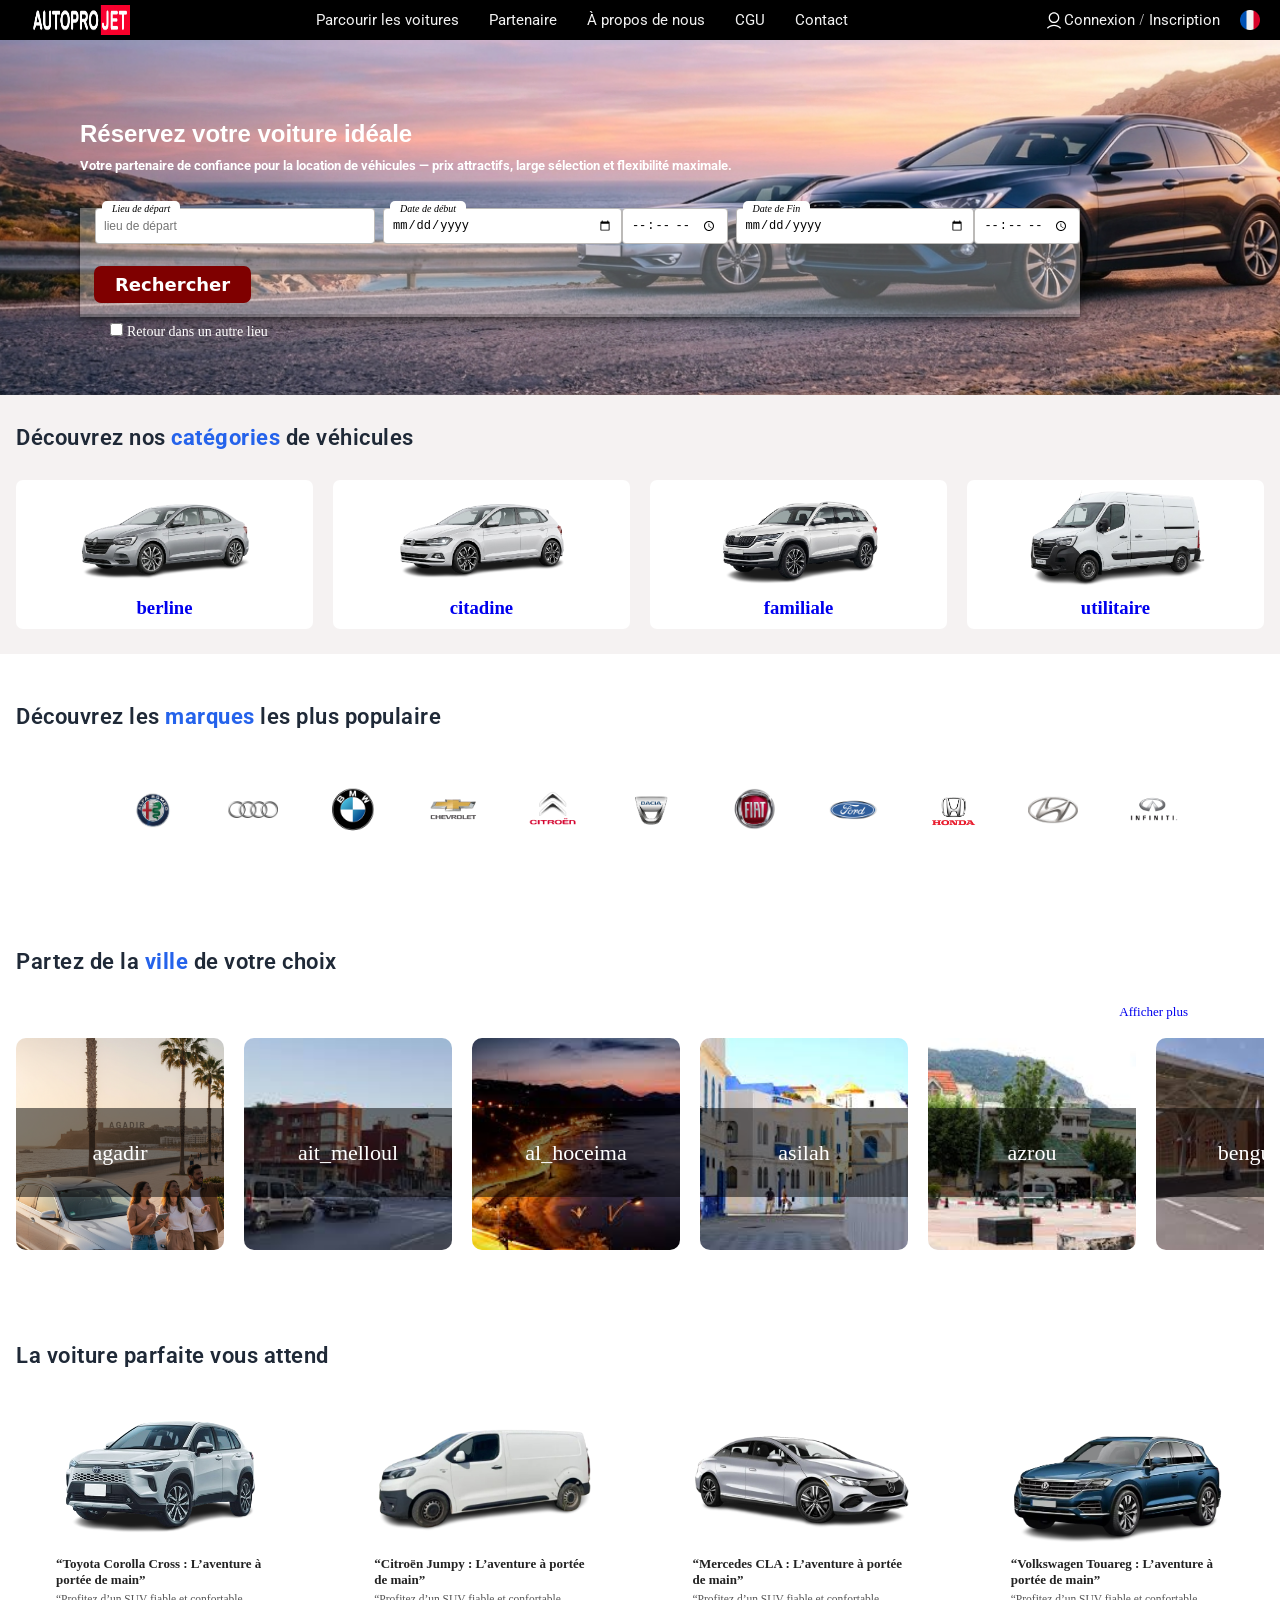
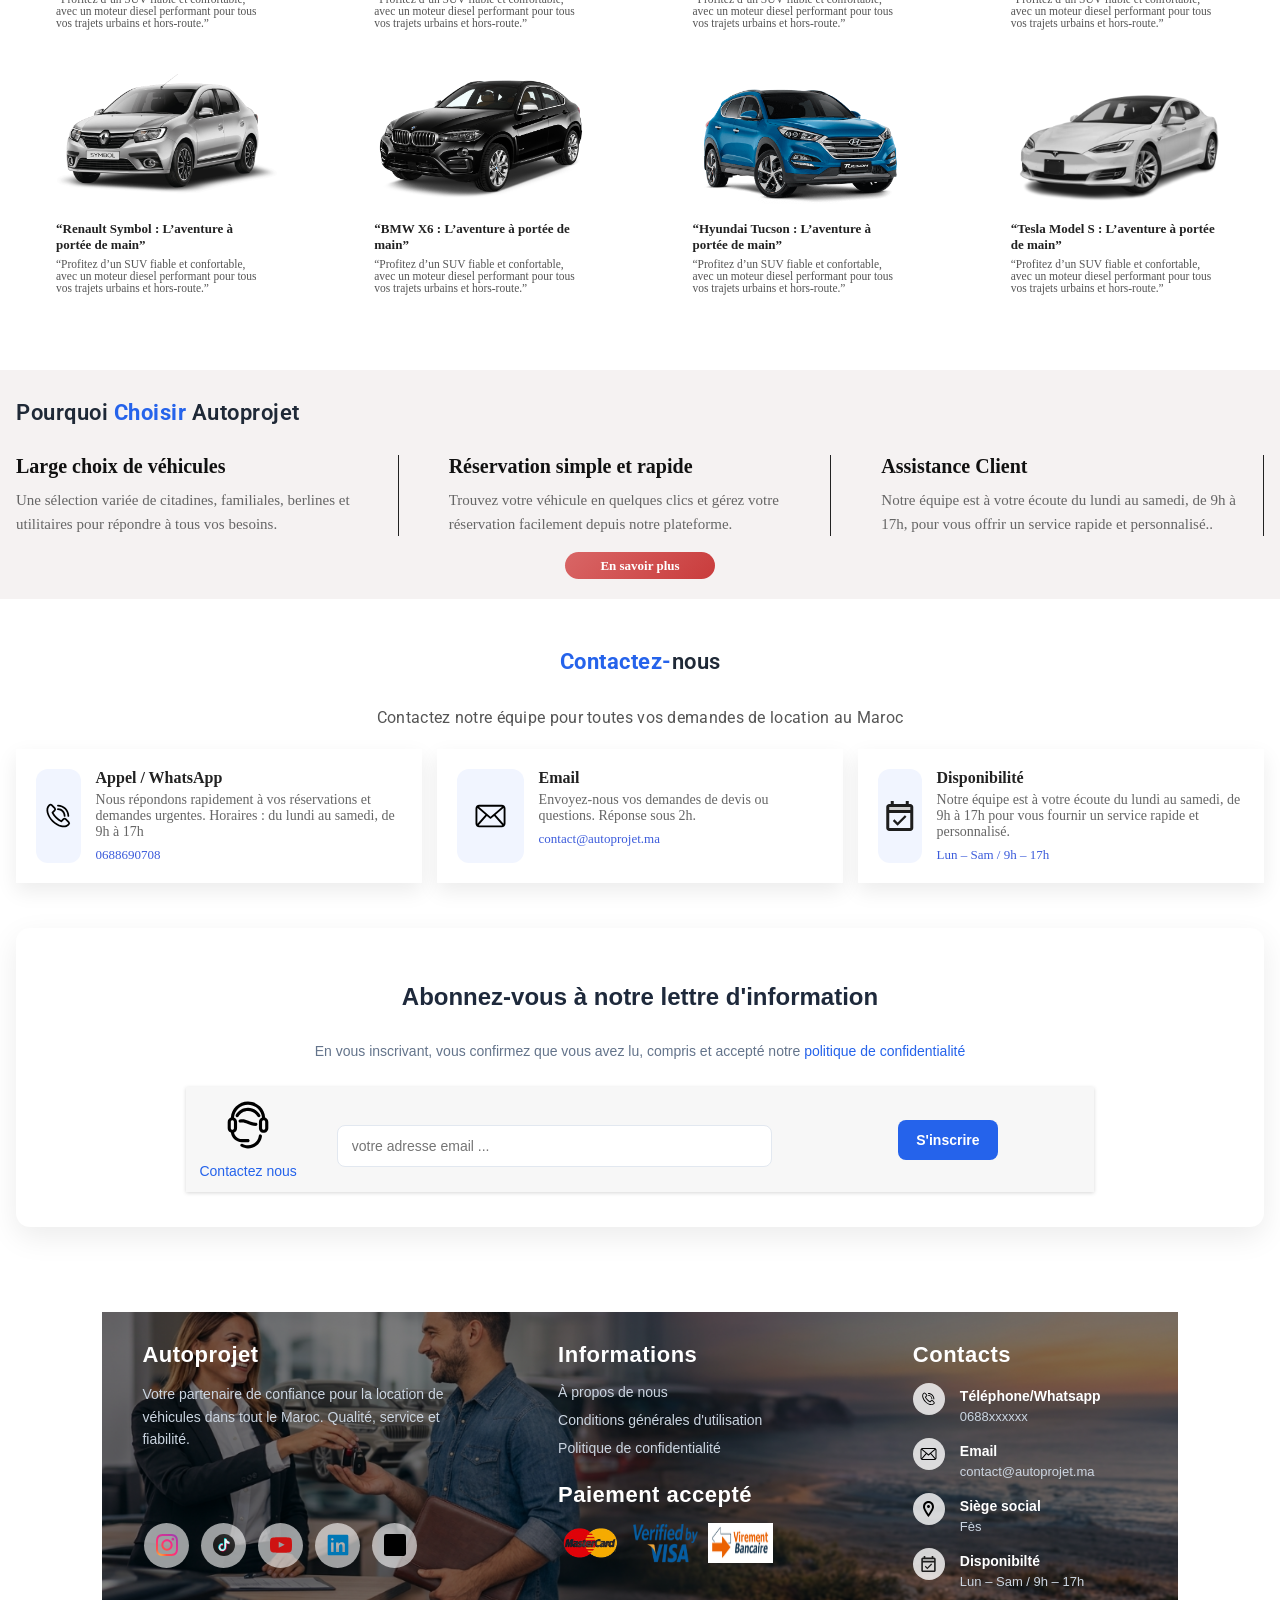
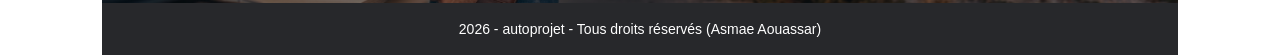
==== index.html @ 26b10199 "utiiser .html au lieu de .php pur le rendu static dans vercel" ====
<!doctype html>
<html>
<head>
<meta charset="utf-8">
<link rel="stylesheet" href="css/style1.css">

<title>Location de voiture</title>
</head>

<body>
<header class="ZN-H">
    <div class="CAD">
        <div class="D1"><a href="#"><img id="logoautoprojet" src="img/icon/mini_autoprojet.png"  alt="Logo"/></a></div>
        <div class="D2">
            <ul>
                <li><a href="asmae.html"><span>Parcourir les voitures</span></a></li>
                <li><a href="asmae.html"><span>Partenaire</span></a></li>
                <li><a href="asmae.html"><span>À propos de nous</span></a></li>
                <li><a href="asmae.html"><span>CGU</span></a></li>
                <li><a href="asmae.html"><span>Contact</span></a></li>
            </ul>
        </div>
        <div class="D3">
            <span class="s1"><svg id="Layer_1" style="enable-background:new 0 0 128 128;" version="1.1" viewBox="0 0 128 128" xml:space="preserve" xmlns="http://www.w3.org/2000/svg" xmlns:xlink="http://www.w3.org/1999/xlink"><g><path d="M30,49c0,18.7,15.3,34,34,34s34-15.3,34-34S82.7,15,64,15S30,30.3,30,49z M90,49c0,14.3-11.7,26-26,26S38,63.3,38,49   s11.7-26,26-26S90,34.7,90,49z"/><path d="M24.4,119.4C35,108.8,49,103,64,103s29,5.8,39.6,16.4l5.7-5.7C97.2,101.7,81.1,95,64,95s-33.2,6.7-45.3,18.7L24.4,119.4z"/></g></svg></span>
            <a href="asmae.html">Connexion</a>
            <span class="s2"> / </span>
            <a href="asmae.html">Inscription</a>
            <div class="lg" onClick="afficherLangues()">
                    <img src="img/icon/langues/fr.png" width="" height="" alt="fr" id="btnLangues" />
                 <ul id="languesList" >
                    <li><a href="asmae.html">Français<img src="img/icon/langues/fr.png" width="" height="" alt="fr"/ ></a></li>
                    <li><a href="asmae.html">Arabe<img src="img/icon/langues/ar.png" width="" height="" alt="ar"/></a></li>
                    <li><a href="asmae.html">Anglais<img src="img/icon/langues/en.png" width="" height="" alt="en"/></a></li>
                </ul>
            </div>
        </div>
    </div>
</header>
<section class="ZN-top-form">
  <div class="ZN-top-form-cad">
    <div class="top">
      <h1>Réservez votre voiture idéale</h1>
      <h5>Votre partenaire de confiance pour la location de véhicules — prix attractifs, large sélection et flexibilité maximale.</h5>
    </div>
    <div class="search">
      <div class="reservation-form">
        <div class="form-group form-group-lieu">
          <label>Lieu de départ</label>
          <input for="lieu" id="lieu" class="lieu" placeholder="lieu de départ" >
          <div class="container-suggestions1" id="container-suggestions1">
            <ul id="suggestions"></ul>
          </div>
        </div>
        <div class="form-group form-group-lieu " id="lieuRetour"  >
          <label for="lieu">Lieu de retour</label>
          <input for="lieu" id="lieu2" class="lieu" placeholder="lieu de retour" >
          <div class="container-suggestions1" id="container-suggestions2">
            <ul id="suggestions2"></ul>
          </div>
        </div>
        <div class="form-group form-group-time">
          <div class="date">
            <label for="date-debut">Date de début</label>
            <input type="date" id="date-debut" name="date-debut">
          </div>
          <div class="time">
            <input type="time" id="heure1" >
          </div>
        </div>
        <div class="form-group form-group-time">
          <div class="date">
            <label for="date-fin">Date de Fin</label>
            <input type="date" id="date-fin" name="date-fin">
          </div>
          <div class="time">
            <input type="time" id="heure2" >
          </div>
        </div>
        <a  class="btn-submit" href="asmae.html">Rechercher </a>
      </div>
      <div class="checkbox-container"  >
        <label>
          <input type="checkbox" id="retourDiffCheckbox" onchange="retourDiff()" />
          <span>Retour dans un autre lieu</span>
        </label>
      </div>
    </div>
  </div>
</section>
<section class="ZN-categories">
  <div class="ZN-categories-cad">
    <h2 class="titre-index">Découvrez nos <span class="cat">catégories</span> de véhicules</h2>
    <div class="categories-conteneur">
      <a  class=categorie href="asmae.html">
        <div class="img"><img src="img/fond/types/berline.png"></div>
        <h3>berline</h3>
      </a>
      <a  class=categorie href="asmae.html">
        <div class="img"><img src="img/fond/types/citadine.png"></div>
        <h3>citadine</h3>
      </a>
      <a  class=categorie href="asmae.html">
        <div class="img"><img src="img/fond/types/familiale.png"></div>
        <h3>familiale</h3>
      </a>
      <a  class=categorie href="asmae.html">
        <div class="img"><img src="img/fond/types/utilitaire.png"></div>
        <h3>utilitaire</h3>
      </a>
    </div>
  </div>
</section>
<section class="ZN-marques">
  <div class="ZN-marques-cad">
    <h2 class="titre-index" >Découvrez les <span class="cat">marques</span> les plus populaire</h2>
    <div class="carrousel">
      <div class="marques-conteneur">
        <a class="marque" href="asmae.html" ><img src="img/icon/marques/alfa_romeo.png"></a>
        <a class="marque" href="asmae.html" ><img src="img/icon/marques/audi.png"></a>
        <a class="marque" href="asmae.html" ><img src="img/icon/marques/bmw.png"></a>
        <a class="marque" href="asmae.html" ><img src="img/icon/marques/chevrolet.png"></a>
        <a class="marque" href="asmae.html" ><img src="img/icon/marques/citroen.png"></a>
        <a class="marque" href="asmae.html" ><img src="img/icon/marques/dacia.png"></a>
        <a class="marque" href="asmae.html" ><img src="img/icon/marques/fiat.png"></a>
        <a class="marque" href="asmae.html" ><img src="img/icon/marques/ford.png"></a>
        <a class="marque" href="asmae.html" ><img src="img/icon/marques/honda.png"></a>
        <a class="marque" href="asmae.html" ><img src="img/icon/marques/hyundai.png"></a>
        <a class="marque" href="asmae.html" ><img src="img/icon/marques/infiniti.png"></a>
        <a class="marque" href="asmae.html" ><img src="img/icon/marques/jaguar.png"></a>
        <a class="marque" href="asmae.html" ><img src="img/icon/marques/jeep.png"></a>
        <a class="marque" href="asmae.html" ><img src="img/icon/marques/kia.png"></a>
        <a class="marque" href="asmae.html" ><img src="img/icon/marques/land_rover.png"></a>
        <a class="marque" href="asmae.html" ><img src="img/icon/marques/lexus.png"></a>
        <a class="marque" href="asmae.html" ><img src="img/icon/marques/mazda.png"></a>
        <a class="marque" href="asmae.html" ><img src="img/icon/marques/mercedes.png"></a>
        <a class="marque" href="asmae.html" ><img src="img/icon/marques/mini.png"></a>
        <a class="marque" href="asmae.html" ><img src="img/icon/marques/mitsubishi.png"></a>
        <a class="marque" href="asmae.html" ><img src="img/icon/marques/nissan.png"></a>
        <a class="marque" href="asmae.html" ><img src="img/icon/marques/opel.png"></a>
        <a class="marque" href="asmae.html" ><img src="img/icon/marques/peugeot.png"></a>
        <a class="marque" href="asmae.html" ><img src="img/icon/marques/porsche.png"></a>
        <a class="marque" href="asmae.html" ><img src="img/icon/marques/range_rover.png"></a>
        <a class="marque" href="asmae.html" ><img src="img/icon/marques/renault.png"></a>
        <a class="marque" href="asmae.html" ><img src="img/icon/marques/seat.png"></a>
        <a class="marque" href="asmae.html" ><img src="img/icon/marques/skoda.png"></a>
        <a class="marque" href="asmae.html" ><img src="img/icon/marques/suzuki.png"></a>
        <a class="marque" href="asmae.html" ><img src="img/icon/marques/toyota.png"></a>
        <a class="marque" href="asmae.html" ><img src="img/icon/marques/volkswagen.png"></a>
        <a class="marque" href="asmae.html" ><img src="img/icon/marques/volvo.png"></a>
      </div>
      <div class="marques-conteneur">
        <a class="marque" href="asmae.html" ><img src="img/icon/marques/alfa_romeo.png"></a>
        <a class="marque" href="asmae.html" ><img src="img/icon/marques/audi.png"></a>
        <a class="marque" href="asmae.html" ><img src="img/icon/marques/bmw.png"></a>
        <a class="marque" href="asmae.html" ><img src="img/icon/marques/chevrolet.png"></a>
        <a class="marque" href="asmae.html" ><img src="img/icon/marques/citroen.png"></a>
        <a class="marque" href="asmae.html" ><img src="img/icon/marques/dacia.png"></a>
        <a class="marque" href="asmae.html" ><img src="img/icon/marques/fiat.png"></a>
        <a class="marque" href="asmae.html" ><img src="img/icon/marques/ford.png"></a>
        <a class="marque" href="asmae.html" ><img src="img/icon/marques/honda.png"></a>
        <a class="marque" href="asmae.html" ><img src="img/icon/marques/hyundai.png"></a>
        <a class="marque" href="asmae.html" ><img src="img/icon/marques/infiniti.png"></a>
        <a class="marque" href="asmae.html" ><img src="img/icon/marques/jaguar.png"></a>
        <a class="marque" href="asmae.html" ><img src="img/icon/marques/jeep.png"></a>
        <a class="marque" href="asmae.html" ><img src="img/icon/marques/kia.png"></a>
        <a class="marque" href="asmae.html" ><img src="img/icon/marques/land_rover.png"></a>
        <a class="marque" href="asmae.html" ><img src="img/icon/marques/lexus.png"></a>
        <a class="marque" href="asmae.html" ><img src="img/icon/marques/mazda.png"></a>
        <a class="marque" href="asmae.html" ><img src="img/icon/marques/mercedes.png"></a>
        <a class="marque" href="asmae.html" ><img src="img/icon/marques/mini.png"></a>
        <a class="marque" href="asmae.html" ><img src="img/icon/marques/mitsubishi.png"></a>
        <a class="marque" href="asmae.html" ><img src="img/icon/marques/nissan.png"></a>
        <a class="marque" href="asmae.html" ><img src="img/icon/marques/opel.png"></a>
        <a class="marque" href="asmae.html" ><img src="img/icon/marques/peugeot.png"></a>
        <a class="marque" href="asmae.html" ><img src="img/icon/marques/porsche.png"></a>
        <a class="marque" href="asmae.html" ><img src="img/icon/marques/range_rover.png"></a>
        <a class="marque" href="asmae.html" ><img src="img/icon/marques/renault.png"></a>
        <a class="marque" href="asmae.html" ><img src="img/icon/marques/seat.png"></a>
        <a class="marque" href="asmae.html" ><img src="img/icon/marques/skoda.png"></a>
        <a class="marque" href="asmae.html" ><img src="img/icon/marques/suzuki.png"></a>
        <a class="marque" href="asmae.html" ><img src="img/icon/marques/toyota.png"></a>
        <a class="marque" href="asmae.html" ><img src="img/icon/marques/volkswagen.png"></a>
        <a class="marque" href="asmae.html" ><img src="img/icon/marques/volvo.png"></a>
      </div>
    </div>
  </div>
</section>
<section class="ZN-villes">
  <div class="ZN-villes-cad">
    <h2 class="titre-index">Partez de la <span class="cat">ville</span> de votre choix</h2>
    <div class="see-more"><a href="asmae.html">Afficher plus</a></div>
    <div class="carroussel">
      <div class="container">
        <a class="image" onClick="filtrerFromIndex('lieu','agadir')"><div class="label">agadir</div><img src="img/fond/villes/agadir.jpg"></a>
        <a class="image" onClick="filtrerFromIndex('lieu','ait_melloul')"><div class="label">ait_melloul</div><img src="img/fond/villes/ait_melloul.jpg"></a>
        <a class="image" onClick="filtrerFromIndex('lieu','al_hoceima')"><div class="label">al_hoceima</div><img src="img/fond/villes/al_hoceima.jpg"></a>
        <a class="image" onClick="filtrerFromIndex('lieu','asilah')"><div class="label">asilah</div><img src="img/fond/villes/asilah.jpg"></a>
        <a class="image" onClick="filtrerFromIndex('lieu','azrou')"><div class="label">azrou</div><img src="img/fond/villes/azrou.jpg"></a>
        <a class="image" onClick="filtrerFromIndex('lieu','benguerir')"><div class="label">benguerir</div><img src="img/fond/villes/benguerir.jpg"></a>
        <a class="image" onClick="filtrerFromIndex('lieu','beni_mellal')"><div class="label">beni_mellal</div><img src="img/fond/villes/beni_mellal.jpg"></a>
        <a class="image" onClick="filtrerFromIndex('lieu','berkane')"><div class="label">berkane</div><img src="img/fond/villes/berkane.jpg"></a>
        <a class="image" onClick="filtrerFromIndex('lieu','berrechid')"><div class="label">berrechid</div><img src="img/fond/villes/berrechid.jpg"></a>
        <a class="image" onClick="filtrerFromIndex('lieu','boulemane')"><div class="label">boulemane</div><img src="img/fond/villes/boulemane.jpg"></a>
        <a class="image" onClick="filtrerFromIndex('lieu','casablanca')"><div class="label">casablanca</div><img src="img/fond/villes/casablanca.jpg"></a>
        <a class="image" onClick="filtrerFromIndex('lieu','chefchaouen')"><div class="label">chefchaouen</div><img src="img/fond/villes/chefchaouen.jpg"></a>
        <a class="image" onClick="filtrerFromIndex('lieu','dakhla')"><div class="label">dakhla</div><img src="img/fond/villes/dakhla.jpg"></a>
        <a class="image" onClick="filtrerFromIndex('lieu','el_hajeb')"><div class="label">el_hajeb</div><img src="img/fond/villes/el_hajeb.jpg"></a>
        <a class="image" onClick="filtrerFromIndex('lieu','el_jadida')"><div class="label">el_jadida</div><img src="img/fond/villes/el_jadida.jpg"></a>
        <a class="image" onClick="filtrerFromIndex('lieu','errachidia')"><div class="label">errachidia</div><img src="img/fond/villes/errachidia.jpg"></a>
        <a class="image" onClick="filtrerFromIndex('lieu','essaouira')"><div class="label">essaouira</div><img src="img/fond/villes/essaouira.jpg"></a>
        <a class="image" onClick="filtrerFromIndex('lieu','fès')"><div class="label">fès</div><img src="img/fond/villes/fès.jpg"></a>
        <a class="image" onClick="filtrerFromIndex('lieu','fnideq')"><div class="label">fnideq</div><img src="img/fond/villes/fnideq.jpg"></a>
        <a class="image" onClick="filtrerFromIndex('lieu','guelmim')"><div class="label">guelmim</div><img src="img/fond/villes/guelmim.jpg"></a>
        <a class="image" onClick="filtrerFromIndex('lieu','guercif')"><div class="label">guercif</div><img src="img/fond/villes/guercif.jpg"></a>
        <a class="image" onClick="filtrerFromIndex('lieu','ifrane')"><div class="label">ifrane</div><img src="img/fond/villes/ifrane.jpg"></a>
        <a class="image" onClick="filtrerFromIndex('lieu','kenitra')"><div class="label">kenitra</div><img src="img/fond/villes/kenitra.jpg"></a>
        <a class="image" onClick="filtrerFromIndex('lieu','khemisset')"><div class="label">khemisset</div><img src="img/fond/villes/khemisset.jpg"></a>
        <a class="image" onClick="filtrerFromIndex('lieu','khouribga')"><div class="label">khouribga</div><img src="img/fond/villes/khouribga.jpg"></a>
        <a class="image" onClick="filtrerFromIndex('lieu','ksar_el_kebir')"><div class="label">ksar_el_kebir</div><img src="img/fond/villes/ksar_el_kebir.jpg"></a>
        <a class="image" onClick="filtrerFromIndex('lieu','laayoune')"><div class="label">laayoune</div><img src="img/fond/villes/laayoune.jpg"></a>
        <a class="image" onClick="filtrerFromIndex('lieu','larache')"><div class="label">larache</div><img src="img/fond/villes/larache.jpg"></a>
        <a class="image" onClick="filtrerFromIndex('lieu','marrakech')"><div class="label">marrakech</div><img src="img/fond/villes/marrakech.jpg"></a>
        <a class="image" onClick="filtrerFromIndex('lieu','martil')"><div class="label">martil</div><img src="img/fond/villes/martil.jpg"></a>
        <a class="image" onClick="filtrerFromIndex('lieu','meknès')"><div class="label">meknès</div><img src="img/fond/villes/meknès.jpg"></a>
        <a class="image" onClick="filtrerFromIndex('lieu','midelt')"><div class="label">midelt</div><img src="img/fond/villes/midelt.jpg"></a>
        <a class="image" onClick="filtrerFromIndex('lieu','mohammedia')"><div class="label">mohammedia</div><img src="img/fond/villes/mohammedia.jpg"></a>
        <a class="image" onClick="filtrerFromIndex('lieu','nador')"><div class="label">nador</div><img src="img/fond/villes/nador.jpg"></a>
        <a class="image" onClick="filtrerFromIndex('lieu','ouarzazate')"><div class="label">ouarzazate</div><img src="img/fond/villes/ouarzazate.jpg"></a>
        <a class="image" onClick="filtrerFromIndex('lieu','ouezzane')"><div class="label">ouezzane</div><img src="img/fond/villes/ouezzane.jpg"></a>
        <a class="image" onClick="filtrerFromIndex('lieu','oujda')"><div class="label">oujda</div><img src="img/fond/villes/oujda.jpg"></a>
        <a class="image" onClick="filtrerFromIndex('lieu','rabat')"><div class="label">rabat</div><img src="img/fond/villes/rabat.jpg"></a>
        <a class="image" onClick="filtrerFromIndex('lieu','safi')"><div class="label">safi</div><img src="img/fond/villes/safi.jpg"></a>
        <a class="image" onClick="filtrerFromIndex('lieu','salé')"><div class="label">salé</div><img src="img/fond/villes/salé.jpg"></a>
        <a class="image" onClick="filtrerFromIndex('lieu','sefrou')"><div class="label">sefrou</div><img src="img/fond/villes/sefrou.jpg"></a>
        <a class="image" onClick="filtrerFromIndex('lieu','settat')"><div class="label">settat</div><img src="img/fond/villes/settat.jpg"></a>
        <a class="image" onClick="filtrerFromIndex('lieu','sidi_bennour')"><div class="label">sidi_bennour</div><img src="img/fond/villes/sidi_bennour.jpg"></a>
        <a class="image" onClick="filtrerFromIndex('lieu','sidi_kacem')"><div class="label">sidi_kacem</div><img src="img/fond/villes/sidi_kacem.jpg"></a>
        <a class="image" onClick="filtrerFromIndex('lieu','sidi_slimane')"><div class="label">sidi_slimane</div><img src="img/fond/villes/sidi_slimane.jpg"></a>
        <a class="image" onClick="filtrerFromIndex('lieu','skhirat')"><div class="label">skhirat</div><img src="img/fond/villes/skhirat.jpg"></a>
        <a class="image" onClick="filtrerFromIndex('lieu','tan_tan')"><div class="label">tan_tan</div><img src="img/fond/villes/tan_tan.jpg"></a>
        <a class="image" onClick="filtrerFromIndex('lieu','tanger')"><div class="label">tanger</div><img src="img/fond/villes/tanger.jpg"></a>
        <a class="image" onClick="filtrerFromIndex('lieu','taourirt')"><div class="label">taourirt</div><img src="img/fond/villes/taourirt.jpg"></a>
        <a class="image" onClick="filtrerFromIndex('lieu','taroudant')"><div class="label">taroudant</div><img src="img/fond/villes/taroudant.jpg"></a>
        <a class="image" onClick="filtrerFromIndex('lieu','taza')"><div class="label">taza</div><img src="img/fond/villes/taza.jpg"></a>
        <a class="image" onClick="filtrerFromIndex('lieu','temara')"><div class="label">temara</div><img src="img/fond/villes/temara.jpg"></a>
        <a class="image" onClick="filtrerFromIndex('lieu','tétouan')"><div class="label">tétouan</div><img src="img/fond/villes/tétouan.jpg"></a>
        <a class="image" onClick="filtrerFromIndex('lieu','tinghir')"><div class="label">tinghir</div><img src="img/fond/villes/tinghir.jpg"></a>
        <a class="image" onClick="filtrerFromIndex('lieu','youssoufia')"><div class="label">youssoufia</div><img src="img/fond/villes/youssoufia.jpg"></a>
        <a class="image" onClick="filtrerFromIndex('lieu','zagora')"><div class="label">zagora</div><img src="img/fond/villes/zagora.jpg"></a>
      </div>
    </div>
  </div>
</section>
<section class="ZN-qlq-vehicule">
  <div class="ZN-qlq-vehicule-cad">
    <h2 class="titre-index">La voiture parfaite vous attend</h2>
    <div class="cards">
      <div class="container">
        <a class="card" href="asmae.html">
          <img src="img/echantillon_vehicule/1.png" >
          <div class="desc">
            <h4>“Toyota Corolla Cross : L’aventure à portée de main”</h4>
            <p>“Profitez d’un SUV fiable et confortable, avec un moteur diesel performant pour tous vos trajets urbains et hors-route.”</p>
          </div>
        </a>
        <a class="card" href="asmae.html">
          <img src="img/echantillon_vehicule/2.png" >
          <div class="desc">
            <h4>“Citroën Jumpy : L’aventure à portée de main”</h4>
            <p>“Profitez d’un SUV fiable et confortable, avec un moteur diesel performant pour tous vos trajets urbains et hors-route.”</p>
          </div>
        </a>
        <a class="card" href="asmae.html">
          <img src="img/echantillon_vehicule/3.png" >
          <div class="desc">
            <h4>“Mercedes CLA : L’aventure à portée de main”</h4>
            <p>“Profitez d’un SUV fiable et confortable, avec un moteur diesel performant pour tous vos trajets urbains et hors-route.”</p>
          </div>
        </a>
        <a class="card" href="asmae.html">
          <img src="img/echantillon_vehicule/4.png" >
          <div class="desc">
            <h4>“Volkswagen Touareg : L’aventure à portée de main”</h4>
            <p>“Profitez d’un SUV fiable et confortable, avec un moteur diesel performant pour tous vos trajets urbains et hors-route.”</p>
          </div>
        </a>
        <a class="card" href="asmae.html">
          <img src="img/echantillon_vehicule/5.png" >
          <div class="desc">
            <h4>“Renault Symbol : L’aventure à portée de main”</h4>
            <p>“Profitez d’un SUV fiable et confortable, avec un moteur diesel performant pour tous vos trajets urbains et hors-route.”</p>
          </div>
        </a>
        <a class="card" href="asmae.html">
          <img src="img/echantillon_vehicule/6.png" >
          <div class="desc">
            <h4>“BMW X6 : L’aventure à portée de main”</h4>
            <p>“Profitez d’un SUV fiable et confortable, avec un moteur diesel performant pour tous vos trajets urbains et hors-route.”</p>
          </div>
        </a>
        <a class="card" href="asmae.html">
          <img src="img/echantillon_vehicule/7.png" >
          <div class="desc">
            <h4>“Hyundai Tucson : L’aventure à portée de main”</h4>
            <p>“Profitez d’un SUV fiable et confortable, avec un moteur diesel performant pour tous vos trajets urbains et hors-route.”</p>
          </div>
        </a>
        <a class="card" href="asmae.html">
          <img src="img/echantillon_vehicule/8.png" >
          <div class="desc">
            <h4>“Tesla Model S : L’aventure à portée de main”</h4>
            <p>“Profitez d’un SUV fiable et confortable, avec un moteur diesel performant pour tous vos trajets urbains et hors-route.”</p>
          </div>
        </a>
      </div>
    </div>
  </div>
</section>
<section class="ZN-pk-nous">
  <div class="ZN-pk-nous-cad">
    <h2 class="titre-index">Pourquoi <span class="cat">Choisir</span> Autoprojet</h2>
    <div class="cards">
      <div class="card">
        <h5> Large choix de véhicules</h5>
        <p> Une sélection variée de citadines, familiales, berlines et utilitaires pour répondre à tous vos besoins.</p>
      </div>
      <div class="card">
        <h5>Réservation simple et rapide</h5>
        <p>Trouvez votre véhicule en quelques clics et gérez votre réservation facilement depuis notre plateforme.</p>
      </div>
      <div class="card">
        <h5>Assistance Client</h5>
        <p>Notre équipe est à votre écoute du lundi au samedi, de 9h à 17h, pour vous offrir un service rapide et personnalisé..</p>
      </div>
    </div>
    <div class="btn"><a href="asmae.html">En savoir plus</a></div>
  </div>
</section>
<section class="ZN-contact">
  <div class="ZN-contact-cad">
    <h2 class="titre-index"><span class="cat">Contactez-</span>nous</h2>
    <p class="desc">Contactez notre équipe pour toutes vos demandes de location au Maroc</p>
    <div class="contacts">
      <div class="card">
        <div class="icon">
          <svg viewBox="0 0 512 512" xmlns="http://www.w3.org/2000/svg"><title/><g data-name="1" id="_1"><path d="M348.73,450.06a198.63,198.63,0,0,1-46.4-5.85c-52.43-12.65-106.42-44.74-152-90.36s-77.71-99.62-90.36-152C46.65,146.75,56.15,99.61,86.69,69.07l8.72-8.72a42.2,42.2,0,0,1,59.62,0l50.11,50.1a42.18,42.18,0,0,1,0,59.62l-29.6,29.59c14.19,24.9,33.49,49.82,56.3,72.63s47.75,42.12,72.64,56.31L334.07,299a42.15,42.15,0,0,1,59.62,0l50.1,50.1a42.16,42.16,0,0,1,0,59.61l-8.73,8.72C413.53,439,383.73,450.06,348.73,450.06ZM125.22,78a12,12,0,0,0-8.59,3.56l-8.73,8.72c-22.87,22.87-29.55,60-18.81,104.49,11.37,47.13,40.64,96.1,82.41,137.86s90.73,71,137.87,82.41c44.5,10.74,81.61,4.06,104.48-18.81l8.72-8.72a12.16,12.16,0,0,0,0-17.19l-50.09-50.1a12.16,12.16,0,0,0-17.19,0l-37.51,37.51a15,15,0,0,1-17.5,2.72c-30.75-15.9-61.75-39.05-89.65-66.95s-51-58.88-66.94-89.63a15,15,0,0,1,2.71-17.5l37.52-37.51a12.16,12.16,0,0,0,0-17.19l-50.1-50.11A12.07,12.07,0,0,0,125.22,78Z"/><path d="M364.75,269.73a15,15,0,0,1-15-15,99.37,99.37,0,0,0-99.25-99.26,15,15,0,0,1,0-30c71.27,0,129.25,58,129.25,129.26A15,15,0,0,1,364.75,269.73Z"/><path d="M428.15,269.73a15,15,0,0,1-15-15c0-89.69-73-162.66-162.65-162.66a15,15,0,0,1,0-30c106.23,0,192.65,86.43,192.65,192.66A15,15,0,0,1,428.15,269.73Z"/></g></svg>
        </div>
        <div class="infos">
          <h6>Appel / WhatsApp</h6>
          <p>Nous répondons rapidement à vos réservations et demandes urgentes.
            Horaires : du lundi au samedi, de 9h à 17h</p>
          <span>0688690708</span> </div>
      </div>
      <div class="card">
        <div class="icon">
          <svg version="1.1" id="Capa_1" xmlns="http://www.w3.org/2000/svg" xmlns:xlink="http://www.w3.org/1999/xlink" x="0px" y="0px" width="512px" height="512px" viewBox="0 0 512 512" style="enable-background:new 0 0 512 512;" xml:space="preserve"><g><path d="M448,64H64C28.656,64,0,92.656,0,128v256c0,35.344,28.656,64,64,64h384c35.344,0,64-28.656,64-64V128 C512,92.656,483.344,64,448,64z M342.656,234.781l135.469-116.094c0.938,3,1.875,6,1.875,9.313v256 c0,2.219-0.844,4.188-1.281,6.281L342.656,234.781z M448,96c2.125,0,4,0.813,6,1.219L256,266.938L58,97.219 C60,96.813,61.875,96,64,96H448z M33.266,390.25C32.828,388.156,32,386.219,32,384V128c0-3.313,0.953-6.313,1.891-9.313 L169.313,234.75L33.266,390.25z M64,416c-3.234,0-6.172-0.938-9.125-1.844l138.75-158.563l51.969,44.531 C248.578,302.719,252.297,304,256,304s7.422-1.281,10.406-3.875l51.969-44.531l138.75,158.563C454.188,415.062,451.25,416,448,416 H64z"/></g></svg>
        </div>
        <div class="infos">
          <h6>Email</h6>
          <p>Envoyez-nous vos demandes de devis ou questions. Réponse sous 2h.</p>
          <span>contact@autoprojet.ma</span> </div>
      </div>
      <div class="card">
        <div class="icon">
          <svg width="18px" height="20px" viewBox="0 0 18 20" version="1.1" xmlns="http://www.w3.org/2000/svg" xmlns:xlink="http://www.w3.org/1999/xlink"><title>event_available</title><desc>Created with Sketch.</desc><g id="Icons" stroke="none" stroke-width="1" fill="none" fill-rule="evenodd"><g id="Two-Tone" transform="translate(-103.000000, -3743.000000)"><g id="Notification" transform="translate(100.000000, 3600.000000)"><g id="Two-Tone-/-Notification-/-event_available" transform="translate(0.000000, 142.000000)"><g><polygon id="Path" points="0 0 24 0 24 24 0 24"></polygon><polygon id="🔹-Secondary-Color" fill="#D0D0D0" points="5 5 19 5 19 7 5 7"></polygon><path d="M19,3 L18,3 L18,1 L16,1 L16,3 L8,3 L8,1 L6,1 L6,3 L5,3 C3.9,3 3,3.9 3,5 L3,19 C3,20.1 3.9,21 5,21 L19,21 C20.1,21 21,20.1 21,19 L21,5 C21,3.9 20.1,3 19,3 Z M19,19 L5,19 L5,9 L19,9 L19,19 Z M19,7 L5,7 L5,5 L19,5 L19,7 Z M16.49,11.53 L15.43,10.47 L10.56,15.34 L8.45,13.23 L7.39,14.29 L10.56,17.46 L16.49,11.53 Z" id="🔹-Primary-Color" fill="#1D1D1D"></path></g></g></g></g></g></svg>
        </div>
        <div class="infos">
          <h6>Disponibilité</h6>
          <p>Notre équipe est à votre écoute du lundi au samedi, de 9h à 17h pour vous fournir un service rapide et personnalisé.</p>
          <span>Lun – Sam / 9h – 17h</span> </div>
      </div>
    </div>
  </div>
</section>
<section class="ZN-newsletter" >
  <div class="ZN-newsletter-cad">
    <div class="newletter">
      <h3>Abonnez-vous à notre lettre d'information</h3>
      <span class="desc">En vous inscrivant, vous confirmez que vous avez lu, compris et accepté notre <a href="general/politique-confidentialite.php">politique de confidentialité</a></span>
      <div class="assistance">
        <div class="contactez-nous"> <span class="icone">
          <svg xmlns="http://www.w3.org/2000/svg" xmlns:xlink="http://www.w3.org/1999/xlink" xmlns:serif="http://www.serif.com/" width="100%" height="100%" viewBox="0 0 64 64" version="1.1" xml:space="preserve" style="fill-rule:evenodd;clip-rule:evenodd;stroke-linejoin:round;stroke-miterlimit:2;"><g transform="matrix(1,0,0,1.22222,0,-3.55556)"><path d="M32,11.091C38.717,11.091 44.574,14.101 47.667,18.562C48.212,19.348 47.874,20.348 46.914,20.793C45.954,21.239 44.732,20.963 44.188,20.177C41.782,16.706 37.225,14.364 32,14.364L32,14.364C26.808,14.364 22.275,16.677 19.858,20.112C19.307,20.894 18.083,21.164 17.127,20.713C16.17,20.262 15.841,19.261 16.392,18.478C19.499,14.063 25.325,11.091 32,11.091L32,11.091Z"/></g><g transform="matrix(1,0,0,1.22222,0,-3.55556)"><path d="M48.021,38.913C48.055,38.915 48.089,38.918 48.124,38.922C49.219,39.033 49.997,39.852 49.861,40.748C48.754,48.013 41.18,53.636 32,53.636L32,53.636C28.776,53.636 25.75,52.942 23.132,51.728C22.172,51.282 21.834,50.283 22.379,49.497C22.923,48.711 24.145,48.435 25.105,48.881C27.077,49.796 29.346,50.33 31.765,50.362L32,50.364C39.139,50.364 45.03,45.993 45.892,40.343C46.02,39.503 46.907,38.891 47.92,38.909L48.021,38.913Z"/></g><path d="M10.064,22.319C10.464,17.099 12.715,12.171 16.443,8.443C20.568,4.318 26.164,2 31.998,2L32.002,2C37.836,2 43.432,4.318 47.557,8.443C51.285,12.171 53.536,17.099 53.936,22.319C56.3,23.124 58,25.364 58,28L58,36C58,39.314 55.314,42 52,42C52,42 52,42 52,42C48.686,42 46,39.314 46,36C46,33.557 46,30.443 46,28C46,25.415 47.634,23.212 49.926,22.368C49.546,18.192 47.717,14.26 44.729,11.271C41.353,7.896 36.775,6 32.002,6L31.998,6C27.225,6 22.647,7.896 19.271,11.271C16.283,14.26 14.454,18.192 14.074,22.368C16.366,23.212 18,25.415 18,28L18,36C18,38.563 16.392,40.751 14.13,41.611C14.465,43.666 15.437,45.58 16.928,47.072C18.803,48.947 21.346,50 23.998,50C28.25,50 32,50 32,50C33.104,50 34,50.896 34,52C34,53.104 33.104,54 32,54L23.998,54C20.285,54 16.725,52.525 14.1,49.9C11.877,47.677 10.479,44.783 10.103,41.694C7.719,40.9 6,38.651 6,36C6,33.557 6,30.443 6,28C6,25.364 7.7,23.124 10.064,22.319ZM54,28L54,36C54,37.105 53.105,38 52,38C50.895,38 50,37.105 50,36C50,33.557 50,30.443 50,28C50,26.895 50.895,26 52,26C53.105,26 54,26.895 54,28ZM14,28L14,36C14,37.105 13.105,38 12,38C10.895,38 10,37.105 10,36C10,33.557 10,30.443 10,28C10,26.895 10.895,26 12,26C13.105,26 14,26.895 14,28Z"/><path d="M22.42,28.955C25.625,28.17 28.308,29.187 31.069,30.304C34.447,31.67 37.917,33.211 42.154,33.163C43.258,33.151 44.144,32.244 44.131,31.141C44.119,30.037 43.213,29.151 42.109,29.163C38.453,29.204 35.484,27.775 32.568,26.595C29.035,25.166 25.571,24.065 21.468,25.07C20.396,25.333 19.739,26.416 20.002,27.488C20.264,28.561 21.348,29.218 22.42,28.955Z"/></svg>
          </span> <a href="asmae.html">Contactez nous</a> </div>
        <div class="emailing">
          <div class="mail"> <span id='msg_err_email_NL' class="msg_err_global"></span>
            <input type="email" placeholder="votre adresse email ..." id="emailNewsLetter" onblur="validerEmailNewsletter()" >
          </div>
          <a href="asmae.html" >S'inscrire</a>
        </div>
      </div>
    </div>
  </div>
</section>

<footer>
  <div class="footer-cad">
    <div class="footer-cad1">
      <div class="overlay"></div>
      <div class="footer-card about">
        <h3 class="title">Autoprojet</h3>
        <p>Votre partenaire de confiance pour la location de véhicules dans tout le Maroc. Qualité,  service et fiabilité.</p>
        <div class="social-medias">
          <span class="icon"><svg enable-background="new 0 0 128 128" id="Social_Icons" version="1.1" viewBox="0 0 128 128" xml:space="preserve" xmlns="http://www.w3.org/2000/svg" xmlns:xlink="http://www.w3.org/1999/xlink"><g id="_x37__stroke"><g id="Instagram_1_"><rect clip-rule="evenodd" fill="none" fill-rule="evenodd" height="128" width="128"/><radialGradient cx="19.1111" cy="128.4444" gradientUnits="userSpaceOnUse" id="Instagram_2_" r="163.5519"><stop offset="0" style="stop-color:#FFB140"/><stop offset="0.2559" style="stop-color:#FF5445"/><stop offset="0.599" style="stop-color:#FC2B82"/><stop offset="1" style="stop-color:#8E40B7"/></radialGradient><path clip-rule="evenodd" d="M105.843,29.837    c0,4.242-3.439,7.68-7.68,7.68c-4.241,0-7.68-3.438-7.68-7.68c0-4.242,3.439-7.68,7.68-7.68    C102.405,22.157,105.843,25.595,105.843,29.837z M64,85.333c-11.782,0-21.333-9.551-21.333-21.333    c0-11.782,9.551-21.333,21.333-21.333c11.782,0,21.333,9.551,21.333,21.333C85.333,75.782,75.782,85.333,64,85.333z M64,31.135    c-18.151,0-32.865,14.714-32.865,32.865c0,18.151,14.714,32.865,32.865,32.865c18.151,0,32.865-14.714,32.865-32.865    C96.865,45.849,82.151,31.135,64,31.135z M64,11.532c17.089,0,19.113,0.065,25.861,0.373c6.24,0.285,9.629,1.327,11.884,2.204    c2.987,1.161,5.119,2.548,7.359,4.788c2.24,2.239,3.627,4.371,4.788,7.359c0.876,2.255,1.919,5.644,2.204,11.884    c0.308,6.749,0.373,8.773,0.373,25.862c0,17.089-0.065,19.113-0.373,25.861c-0.285,6.24-1.327,9.629-2.204,11.884    c-1.161,2.987-2.548,5.119-4.788,7.359c-2.239,2.24-4.371,3.627-7.359,4.788c-2.255,0.876-5.644,1.919-11.884,2.204    c-6.748,0.308-8.772,0.373-25.861,0.373c-17.09,0-19.114-0.065-25.862-0.373c-6.24-0.285-9.629-1.327-11.884-2.204    c-2.987-1.161-5.119-2.548-7.359-4.788c-2.239-2.239-3.627-4.371-4.788-7.359c-0.876-2.255-1.919-5.644-2.204-11.884    c-0.308-6.749-0.373-8.773-0.373-25.861c0-17.089,0.065-19.113,0.373-25.862c0.285-6.24,1.327-9.629,2.204-11.884    c1.161-2.987,2.548-5.119,4.788-7.359c2.239-2.24,4.371-3.627,7.359-4.788c2.255-0.876,5.644-1.919,11.884-2.204    C44.887,11.597,46.911,11.532,64,11.532z M64,0C46.619,0,44.439,0.074,37.613,0.385C30.801,0.696,26.148,1.778,22.078,3.36    c-4.209,1.635-7.778,3.824-11.336,7.382C7.184,14.3,4.995,17.869,3.36,22.078c-1.582,4.071-2.664,8.723-2.975,15.535    C0.074,44.439,0,46.619,0,64c0,17.381,0.074,19.561,0.385,26.387c0.311,6.812,1.393,11.464,2.975,15.535    c1.635,4.209,3.824,7.778,7.382,11.336c3.558,3.558,7.127,5.746,11.336,7.382c4.071,1.582,8.723,2.664,15.535,2.975    C44.439,127.926,46.619,128,64,128c17.381,0,19.561-0.074,26.387-0.385c6.812-0.311,11.464-1.393,15.535-2.975    c4.209-1.636,7.778-3.824,11.336-7.382c3.558-3.558,5.746-7.127,7.382-11.336c1.582-4.071,2.664-8.723,2.975-15.535    C127.926,83.561,128,81.381,128,64c0-17.381-0.074-19.561-0.385-26.387c-0.311-6.812-1.393-11.464-2.975-15.535    c-1.636-4.209-3.824-7.778-7.382-11.336c-3.558-3.558-7.127-5.746-11.336-7.382c-4.071-1.582-8.723-2.664-15.535-2.975    C83.561,0.074,81.381,0,64,0z" fill="url(#Instagram_2_)" fill-rule="evenodd" id="Instagram"/></g></g></svg></span>
          <span class="icon"><svg data-name="Layer 1" id="Layer_1" viewBox="0 0 512 512" xmlns="http://www.w3.org/2000/svg" xmlns:xlink="http://www.w3.org/1999/xlink"><defs><style>.cls-1{fill:url(#linear-gradient);}.cls-2{fill:url(#linear-gradient-2);}.cls-3{fill:url(#linear-gradient-3);}.cls-4{fill:url(#linear-gradient-4);}</style><linearGradient gradientUnits="userSpaceOnUse" id="linear-gradient" x1="-1.347" x2="510.699" y1="513.347" y2="1.301"><stop offset="0" stop-color="#111"/><stop offset="1" stop-color="#323232"/></linearGradient><linearGradient gradientUnits="userSpaceOnUse" id="linear-gradient-2" x1="153.06" x2="368.112" y1="376.967" y2="161.914"><stop offset="0" stop-color="#b5053c"/><stop offset="0.233" stop-color="#c90441"/><stop offset="0.737" stop-color="#f0014b"/><stop offset="1" stop-color="#ff004f"/></linearGradient><linearGradient gradientUnits="userSpaceOnUse" id="linear-gradient-3" x1="136.192" x2="362.722" y1="366.084" y2="139.555"><stop offset="0" stop-color="#00b2c9"/><stop offset="0.283" stop-color="#00c8d4"/><stop offset="0.741" stop-color="#00e6e4"/><stop offset="1" stop-color="#00f1ea"/></linearGradient><linearGradient gradientUnits="userSpaceOnUse" id="linear-gradient-4" x1="9.279" x2="510.704" y1="506.873" y2="5.448"><stop offset="0" stop-color="#dde3e4"/><stop offset="1" stop-color="#fcf7f7"/></linearGradient></defs><title/><path class="cls-1" d="M256,0C114.615,0,0,114.615,0,256S114.615,512,256,512,512,397.385,512,256,397.385,0,256,0Z"/><path class="cls-2" d="M393.729,187.531a72.364,72.364,0,0,1-72.365-72.364h-51.7V317.615a43.964,43.964,0,1,1-31.547-42.221V225.138a93.308,93.308,0,1,0,80.839,92.477l1.5-102.332a123.5,123.5,0,0,0,73.267,23.946Z"/><path class="cls-3" d="M380.062,173.448A72.364,72.364,0,0,1,307.7,101.083H256V303.531a43.964,43.964,0,1,1-31.547-42.22V211.054a93.308,93.308,0,1,0,80.839,92.477L306.8,201.2a123.5,123.5,0,0,0,73.267,23.945Z"/><path class="cls-4" d="M380.062,186.237a72.365,72.365,0,0,1-44.615-28.176,72.346,72.346,0,0,1-26.375-42.894H269.667V317.615a44.015,44.015,0,0,1-81.653,22.815,44.018,44.018,0,0,1,36.439-79.119V224.328a93.3,93.3,0,0,0-72.236,150.841,93.3,93.3,0,0,0,153.075-71.638L306.8,201.2a123.5,123.5,0,0,0,73.267,23.945Z"/></svg></span>
          <span class="icon"><svg enable-background="new 0 0 128 128" id="Social_Icons" version="1.1" viewBox="0 0 128 128" xml:space="preserve" xmlns="http://www.w3.org/2000/svg" xmlns:xlink="http://www.w3.org/1999/xlink"><g id="_x34__stroke"><g id="Youtube_1_"><rect clip-rule="evenodd" fill="none" fill-rule="evenodd" height="128" width="128"/><path clip-rule="evenodd" d="M126.72,38.224c0,0-1.252-8.883-5.088-12.794    c-4.868-5.136-10.324-5.16-12.824-5.458c-17.912-1.305-44.78-1.305-44.78-1.305h-0.056c0,0-26.868,0-44.78,1.305    c-2.504,0.298-7.956,0.322-12.828,5.458C2.528,29.342,1.28,38.224,1.28,38.224S0,48.658,0,59.087v9.781    c0,10.433,1.28,20.863,1.28,20.863s1.248,8.883,5.084,12.794c4.872,5.136,11.268,4.975,14.116,5.511    c10.24,0.991,43.52,1.297,43.52,1.297s26.896-0.04,44.808-1.345c2.5-0.302,7.956-0.326,12.824-5.462    c3.836-3.912,5.088-12.794,5.088-12.794S128,79.302,128,68.868v-9.781C128,48.658,126.72,38.224,126.72,38.224z M50.784,80.72    L50.78,44.501l34.584,18.172L50.784,80.72z" fill="#CE1312" fill-rule="evenodd" id="Youtube"/></g></g></svg></span>
          <span class="icon"><svg style="enable-background:new 0 0 64 64;" version="1.1" viewBox="0 0 64 64" xml:space="preserve" xmlns="http://www.w3.org/2000/svg" xmlns:xlink="http://www.w3.org/1999/xlink"><style type="text/css">.st8{fill:#0077B5;}</style><g id="Layer_9"><path class="st8" d="M2,6v52c0,2.2,1.8,4,4,4h52c2.2,0,4-1.8,4-4V6c0-2.2-1.8-4-4-4H6C3.8,2,2,3.8,2,6z M19.1,52H12V24.4h7.1V52z    M15.6,18.9c-2,0-3.6-1.5-3.6-3.4c0-1.9,1.6-3.4,3.6-3.4c2,0,3.6,1.5,3.6,3.4C19.1,17.4,17.5,18.9,15.6,18.9z M52,52h-7.1V38.2   c0-2.9-0.1-4.8-0.4-5.7c-0.3-0.9-0.8-1.5-1.4-2c-0.7-0.5-1.5-0.7-2.4-0.7c-1.2,0-2.3,0.3-3.2,1c-1,0.7-1.6,1.6-2,2.7   c-0.4,1.1-0.5,3.2-0.5,6.2V52h-8.6V24.4h7.1v4.1c2.4-3.1,5.5-4.7,9.2-4.7c1.6,0,3.1,0.3,4.5,0.9c1.3,0.6,2.4,1.3,3.1,2.2   c0.7,0.9,1.2,1.9,1.4,3.1c0.3,1.1,0.4,2.8,0.4,4.9V52z"/></g></svg></span>
          <span class="icon"><svg height="43.3492mm" style="shape-rendering:geometricPrecision; text-rendering:geometricPrecision; image-rendering:optimizeQuality; fill-rule:evenodd; clip-rule:evenodd" version="1.1" viewBox="0 0 258 258" width="43.3492mm" xml:space="preserve" xmlns="http://www.w3.org/2000/svg" xmlns:xlink="http://www.w3.org/1999/xlink"><defs><style type="text/css"></style></defs><g id="Layer_x0020_1"><g id="_444233528"><rect class="fil0" height="258" rx="28" ry="28" width="258"/><path class="fil1" d="M84 106l27 0 0 -5c0,-8 -1,-18 0,-26 1,-19 11,-31 37,-32l26 1 0 28c-11,0 -30,-4 -32,10l0 24 30 0 -3 31 -27 0 0 78 -31 0 0 -78 -27 -1 0 -30z"/><path class="fil2" d="M258 128l-84 -84 0 28c-11,0 -30,-4 -32,10l0 24 30 0 -3 31 -27 0 0 78 -31 0 43 43 76 0 28 -28 0 -102z"/></g></g></svg></span>
        </div>
      </div>
      <div class="footer-card infos">
        <h3 class="title">Informations</h3>
        <ul>
           <li><a href="#">À propos de nous</a></li>
          <li><a href="#" >Conditions générales d'utilisation</a></li>
          <li><a href="#" >Politique de confidentialité</a></li>
        </ul>

        <h3 class="title">Paiement accepté</h3>
        <div class="paiement-footer">
          <span class="logo-paiement" ><img src="img/icon/cmi/master-card-logo.png"  ></span>
          <span class="logo-paiement" ><img src="img/icon/cmi/visa-logo.png" ></span>
          <span class="logo-paiement" ><img src="img/icon/paiement/virement_bancaire.png" ></span>
        </div>
      </div>
      <div class="footer-card contact">
        <h3 class="title">Contacts</h3>
        <div class="contact-item">
          <div class="icon"><svg viewBox="0 0 512 512" xmlns="http://www.w3.org/2000/svg"><title/><g data-name="1" id="_1"><path d="M348.73,450.06a198.63,198.63,0,0,1-46.4-5.85c-52.43-12.65-106.42-44.74-152-90.36s-77.71-99.62-90.36-152C46.65,146.75,56.15,99.61,86.69,69.07l8.72-8.72a42.2,42.2,0,0,1,59.62,0l50.11,50.1a42.18,42.18,0,0,1,0,59.62l-29.6,29.59c14.19,24.9,33.49,49.82,56.3,72.63s47.75,42.12,72.64,56.31L334.07,299a42.15,42.15,0,0,1,59.62,0l50.1,50.1a42.16,42.16,0,0,1,0,59.61l-8.73,8.72C413.53,439,383.73,450.06,348.73,450.06ZM125.22,78a12,12,0,0,0-8.59,3.56l-8.73,8.72c-22.87,22.87-29.55,60-18.81,104.49,11.37,47.13,40.64,96.1,82.41,137.86s90.73,71,137.87,82.41c44.5,10.74,81.61,4.06,104.48-18.81l8.72-8.72a12.16,12.16,0,0,0,0-17.19l-50.09-50.1a12.16,12.16,0,0,0-17.19,0l-37.51,37.51a15,15,0,0,1-17.5,2.72c-30.75-15.9-61.75-39.05-89.65-66.95s-51-58.88-66.94-89.63a15,15,0,0,1,2.71-17.5l37.52-37.51a12.16,12.16,0,0,0,0-17.19l-50.1-50.11A12.07,12.07,0,0,0,125.22,78Z"/><path d="M364.75,269.73a15,15,0,0,1-15-15,99.37,99.37,0,0,0-99.25-99.26,15,15,0,0,1,0-30c71.27,0,129.25,58,129.25,129.26A15,15,0,0,1,364.75,269.73Z"/><path d="M428.15,269.73a15,15,0,0,1-15-15c0-89.69-73-162.66-162.65-162.66a15,15,0,0,1,0-30c106.23,0,192.65,86.43,192.65,192.66A15,15,0,0,1,428.15,269.73Z"/></g></svg></div>
          <div class="infos">
            <h3>Téléphone/Whatsapp</h3>
            <p>0688xxxxxx</p>
          </div>
        </div>

        <div class="contact-item">
          <div class="icon"><svg version="1.1" id="Capa_1" xmlns="http://www.w3.org/2000/svg" xmlns:xlink="http://www.w3.org/1999/xlink" x="0px" y="0px" width="512px" height="512px" viewBox="0 0 512 512" style="enable-background:new 0 0 512 512;" xml:space="preserve"><g><path d="M448,64H64C28.656,64,0,92.656,0,128v256c0,35.344,28.656,64,64,64h384c35.344,0,64-28.656,64-64V128 C512,92.656,483.344,64,448,64z M342.656,234.781l135.469-116.094c0.938,3,1.875,6,1.875,9.313v256 c0,2.219-0.844,4.188-1.281,6.281L342.656,234.781z M448,96c2.125,0,4,0.813,6,1.219L256,266.938L58,97.219 C60,96.813,61.875,96,64,96H448z M33.266,390.25C32.828,388.156,32,386.219,32,384V128c0-3.313,0.953-6.313,1.891-9.313 L169.313,234.75L33.266,390.25z M64,416c-3.234,0-6.172-0.938-9.125-1.844l138.75-158.563l51.969,44.531 C248.578,302.719,252.297,304,256,304s7.422-1.281,10.406-3.875l51.969-44.531l138.75,158.563C454.188,415.062,451.25,416,448,416 H64z"/></g></svg></div>
          <div class="infos">
            <h3>Email</h3>
            <p>contact@autoprojet.ma</p>
          </div>
        </div>

        <div class="contact-item">
          <div class="icon"><svg version="1.1" id="Capa_1" xmlns="http://www.w3.org/2000/svg" xmlns:xlink="http://www.w3.org/1999/xlink" x="0px" y="0px" width="792px" height="792px" viewBox="0 0 792 792" style="enable-background:new 0 0 792 792;" xml:space="preserve"><g><g id="Pin"><g><path d="M394.317,0c0,0-270.567,3.069-270.567,295.465C123.75,443.966,394.317,792,394.317,792S668.25,447.034,668.25,293.881 C668.25,3.069,394.317,0,394.317,0z M394.96,643.5c0,0-171.963-239.135-172.26-341.204C222.057,101.277,394.861,99,394.96,99 c0.297,0,175.329,2.228,173.696,202.158C567.864,406.444,394.96,643.5,394.96,643.5z M396,198 c-40.986,0-74.25,33.264-74.25,74.25S355.014,346.5,396,346.5c40.986,0,74.25-33.264,74.25-74.25S436.986,198,396,198z"/></g></g></g></svg></div>
          <div class="infos">
            <h3>Siège social</h3>
            <p>Fès</p>
          </div>
        </div>

        <div class="contact-item">
          <div class="icon"><svg width="18px" height="20px" viewBox="0 0 18 20" version="1.1" xmlns="http://www.w3.org/2000/svg" xmlns:xlink="http://www.w3.org/1999/xlink"><title>event_available</title><g id="Icons" stroke="none" stroke-width="1" fill="none" fill-rule="evenodd"><g id="Two-Tone" transform="translate(-103.000000, -3743.000000)"><g id="Notification" transform="translate(100.000000, 3600.000000)"><g id="Two-Tone-/-Notification-/-event_available" transform="translate(0.000000, 142.000000)"><g><polygon id="Path" points="0 0 24 0 24 24 0 24"></polygon><polygon id="🔹-Secondary-Color" fill="#D0D0D0" points="5 5 19 5 19 7 5 7"></polygon><path d="M19,3 L18,3 L18,1 L16,1 L16,3 L8,3 L8,1 L6,1 L6,3 L5,3 C3.9,3 3,3.9 3,5 L3,19 C3,20.1 3.9,21 5,21 L19,21 C20.1,21 21,20.1 21,19 L21,5 C21,3.9 20.1,3 19,3 Z M19,19 L5,19 L5,9 L19,9 L19,19 Z M19,7 L5,7 L5,5 L19,5 L19,7 Z M16.49,11.53 L15.43,10.47 L10.56,15.34 L8.45,13.23 L7.39,14.29 L10.56,17.46 L16.49,11.53 Z" id="🔹-Primary-Color" fill="#1D1D1D"></path></g></g></g></g></g></svg></div>
          <div class="infos">
            <h3>Disponibilté</h3>
            <p>Lun – Sam / 9h – 17h</p>
          </div>
        </div>
      </div>
    </div>
    <div class="footer-cad2">
      <p class="copyright">2026 - autoprojet - Tous droits réservés (Asmae Aouassar)</p>
    </div>
  </div>
</footer>

<script src="js/jsp1.js" ></script>
</body>
</html>
---- css/style1.css ----
@import url('https://fonts.googleapis.com/css2?family=Roboto:wght@300&display=swap');
/* font-family: 'Roboto', sans-serif; */


* {
	margin: 0;
	padding: 0;
	list-style: none;
	text-decoration: none;
	box-sizing: border-box;
	max-width: 100%;
}

/* ---- FIX : empêche tout débordement horizontal sur la page ---- */
html, body {
	overflow-x: hidden;
	width: 100%;
}

img {
	max-width: 100%;
	height: auto;
}

.cacher {
	display: none !important;
}

.ZN-top-form {
	display: flex;
	justify-content: center;
	align-items: center;
	height: auto;
}

.ZN-top-form .ZN-top-form-cad {
	width: 100%;
	max-width: 1300px;
	height: 355px;
	background-image: url('../img/fond/fond.png');
	background-size: cover;
	background-position: center;

}

.ZN-top-form .ZN-top-form-cad .top {
	width: 65%;
	margin: 80px 0 0 80px;
}

.ZN-top-form .ZN-top-form-cad .top h1 {
	font-family: "Montserrat", "Poppins", sans-serif;
	color: #fff;
}

.ZN-top-form .ZN-top-form-cad .top h5 {
	margin-top: 10px;
	font-family: "Open Sans", "Roboto", sans-serif;
	color: #fff;
}

.ZN-top-form .ZN-top-form-cad .search {
	margin-top: 35px;
	margin-left: 80px;
	width: auto;
}

/*  catégories de voitures */
.ZN-categories {
	width: 100%;
	display: flex;
	justify-content: center;
	align-items: center;

}

.ZN-categories .ZN-categories-cad {
	width: 100%;
	max-width: 1300px;
	background: #F5F2F2;
	padding: 0 16px 25px 16px;
}

.titre-index {
	font-family: "Segoe UI", Roboto, Arial, sans-serif;
	font-size: 22px;
	font-weight: 600;
	color: #1f2937;
	margin: 30px 0;
	letter-spacing: 0.5px;
}

.titre-index .cat {
	color: #2563eb;
	position: relative;
	font-weight: 700;
}

.ZN-categories .ZN-categories-cad .categories-conteneur {
	display: grid;
	grid-template-columns: repeat(4, 1fr);
	column-gap: 20px;
}

.ZN-categories .ZN-categories-cad .categories-conteneur .categorie {
	border-radius: 7px;
	background: #fff;
	padding-bottom: 10px;
	cursor: pointer;
}

.ZN-categories .ZN-categories-cad .categories-conteneur .categorie .img {
	text-align: center;
}

.ZN-categories .ZN-categories-cad .categories-conteneur .categorie .img img {
	width: 70%;
}

.ZN-categories .ZN-categories-cad .categories-conteneur .categorie h3 {
	text-align: center;
}




/*  marques populaires  */
.ZN-marques {
	display: flex;
	justify-content: center;
	align-items: center;
	margin-top: 20px;
}

.ZN-marques .ZN-marques-cad {
	width: 100%;
	max-width: 1300px;
	padding: 0 16px 25px 16px;
}

.ZN-marques .ZN-marques-cad .carrousel {
	overflow-x: auto;
	display: flex;
	width: 90%;
	margin: 0 auto;
	height: 100px;
	margin-bottom: 35px;
}

.ZN-marques .ZN-marques-cad .carrousel::-webkit-scrollbar {
	display: none;
}

.ZN-marques .ZN-marques-cad h2 {}

.ZN-marques .ZN-marques-cad .marques-conteneur {
	display: flex;
	gap: 50px;
	animation: marques-animation 40s infinite linear;
	padding-left: 50px;
	max-width: none; /* la piste du carrousel doit pouvoir dépasser dans son propre conteneur scrollable */
}

.ZN-marques .ZN-marques-cad .carrousel:hover .marques-conteneur {
	animation-play-state: paused;
}

@keyframes marques-animation {
	from {
		translate: 0%;
	}

	to {
		translate: -100%;
	}
}

.ZN-marques .ZN-marques-cad .marques-conteneur .marque {
	flex: 0 0 50px;
	display: flex;
	justify-content: center;
	align-items: center;
	cursor: pointer;
}


.ZN-marques .ZN-marques-cad .marques-conteneur .marque img {
	width: 100%;
}


/* Pourquoi nous choisir */
.ZN-pk-nous {
	display: flex;
	justify-content: center;
	align-items: center;
	margin-top: 42px;
}

.ZN-pk-nous .ZN-pk-nous-cad {
	width: 100%;
	max-width: 1300px;
	padding: 0 16px 25px 16px;
	background: #F5F2F2;
}

.ZN-pk-nous .ZN-pk-nous-cad .cards {
	display: flex;
	flex-wrap: wrap;
	gap: 25px 50px;
}

.ZN-pk-nous .ZN-pk-nous-cad .cards .card {
	border-right: 1px solid #222;
	padding-right: 15px;
	flex: 1 1 200px;
}

.ZN-pk-nous .ZN-pk-nous-cad .cards .card h5 {
	font-size: 20px;
	margin-bottom: 10px;
	color: #111;
}

.ZN-pk-nous .ZN-pk-nous-cad .cards .card p {
	color: #666;
	font-size: 15px;
	line-height: 1.6;
}

.ZN-pk-nous .ZN-pk-nous-cad .btn {
	text-align: center;
	margin-top: 20px;
}

.ZN-pk-nous .ZN-pk-nous-cad a {
	margin-top: 45px;
	padding: 6px 35px;
	border: none;
	border-radius: 30px;
	background: linear-gradient(135deg, #D96666, #C93C3C);
	color: white;
	font-size: 13px;
	font-weight: 600;
	cursor: pointer;
	transition: 0.3s;
}

.ZN-pk-nous .ZN-pk-nous-cad a:hover {
	transform: translateY(-3px);
	box-shadow: 0 10px 25px #8A5C5C;
}



/* Villes */
.ZN-villes {
	display: flex;
	justify-content: center;
	align-items: center;
}

.ZN-villes .ZN-villes-cad {
	width: 100%;
	max-width: 1300px;
	padding: 0 16px 25px 16px;
}

.ZN-villes .ZN-villes-cad .carroussel {
	margin: 18px 0;
	display: flex;
	justify-content: center;
	overflow-x: auto;
	overflow-y: hidden;
	scrollbar-width: thin;
}

.ZN-villes .ZN-villes-cad .see-more {
	text-align: end;
	font-size: 13px;
	padding-right: 76px;
}

.ZN-villes .ZN-villes-cad .carroussel .container {
	display: flex;
	gap: 20px;
	max-width: none;
}

.ZN-villes .ZN-villes-cad .carroussel .container .image {
	position: relative;
	flex: 0 0 13rem;
}

.ZN-villes .ZN-villes-cad .carroussel .container .image .label {
	font-size: 22px;
	position: absolute;
	top: 33%;
	height: 42%;
	background: rgba(0, 0, 0, 0.5);
	color: #fff;
	width: 100%;
	display: flex;
	justify-content: center;
	align-items: center;
}

.ZN-villes .ZN-villes-cad .carroussel .container .image img {
	width: 100%;
	height: 100%;
	object-fit: cover;
	border-radius: 10px;
}


.ZN-contact {
	display: flex;
	justify-content: center;
	align-items: center;
	margin-top: 20px;
}

.ZN-contact .ZN-contact-cad {
	width: 100%;
	max-width: 1300px;
	padding: 0 16px 25px 16px;
}

.ZN-contact .ZN-contact-cad .desc {
	text-align: center;
	font-size: 16px;
	line-height: 1.7;
	color: #555;
	margin: 0px auto 18px auto;
	text-align: center;
	font-weight: 400;
	letter-spacing: 0.3px;
	font-family: "Segoe UI", Roboto, Arial, sans-serif;
}

.ZN-contact .ZN-contact-cad h2 {
	text-align: center;
}

.ZN-contact .ZN-contact-cad .contacts {
	display: flex;
	flex-wrap: wrap;
	gap: 15px;
}

.ZN-contact .ZN-contact-cad .contacts .card {
	display: flex;
	gap: 15px;
	background: #ffffff;
	padding: 20px;
	box-shadow: 0 8px 20px rgba(0, 0, 0, 0.08);
	flex: 1 1 260px;
}

.ZN-contact .ZN-contact-cad .contacts .card:hover {
	box-shadow: 0 12px 30px rgba(0, 0, 0, 0.12);
}

.ZN-contact .ZN-contact-cad .contacts .card .icon {
	display: flex;
	justify-content: center;
	align-items: center;
	font-size: 28px;
	background: #f1f5ff;
	color: #3b5bdb;
	width: 25%;
	display: flex;
	border-radius: 12px;
}

.ZN-contact .ZN-contact-cad .contacts .card .icon svg {
	width: 45px;
	height: 30px;
}

.ZN-contact .ZN-contact-cad .contacts .card .infos h6 {
	margin: 0;
	font-size: 16px;
	font-weight: 600;
	color: #222;
}

.ZN-contact .ZN-contact-cad .contacts .card .infos p {
	margin: 5px 0;
	font-size: 14px;
	color: #666;
}

.ZN-contact .ZN-contact-cad .contacts .card .infos span {
	font-size: 13px;
	font-weight: 500;
	color: #3b5bdb;
}


.ZN-newsletter {
	display: flex;
	justify-content: center;
	align-items: center;
	margin-top: 20px;
}

.ZN-newsletter .ZN-newsletter-cad {
	width: 100%;
	max-width: 1300px;
	padding: 0 16px 25px 16px;
}

.ZN-newsletter .ZN-newsletter-cad .newletter {
	display: flex;
	justify-content: center;
	align-items: center;
	flex-direction: column;
	padding: 35px;
	background: #ffffff;
	border-radius: 14px;
	box-shadow: 0 10px 30px rgba(0, 0, 0, 0.08);
	font-family: Arial, Helvetica, sans-serif;
}

.ZN-newsletter .ZN-newsletter-cad .newletter h3 {
	text-align: center;
	font-size: 24px;
	margin: 20px 0 30px 0;
	color: #1e293b;
}

.ZN-newsletter .ZN-newsletter-cad .newletter .desc {
	text-align: center;
	display: block;
	font-size: 14px;
	color: #64748b;
	margin-bottom: 25px;
	line-height: 1.5;
}

.ZN-newsletter .ZN-newsletter-cad .newletter .desc a {
	color: #2563eb;
	text-decoration: none;
	font-weight: 500;
}

.ZN-newsletter .ZN-newsletter-cad .newletter .desc a:hover {
	text-decoration: underline;
}

.ZN-newsletter .ZN-newsletter-cad .newletter .assistance {
	display: flex;
	flex-wrap: wrap;
	align-items: center;
	gap: 20px 40px;
	width: 100%;
	max-width: 77%;
	padding: 13px;
	box-shadow: rgba(0, 0, 0, 0.16) 0px 1px 4px;
	background: rgba(0, 0, 0, 0.03);
}

.ZN-newsletter .ZN-newsletter-cad .newletter .assistance .emailing {
	width: 100%;
	max-width: 75%;
	display: flex;
	justify-content: space-between;
	align-items: center;
	gap: 10px;
}

.ZN-newsletter .ZN-newsletter-cad .newletter .msg_err_global {
	color: #DC3545;
	font-size: 13px;
	font-style: italic;
	height: 20px;
	display: block;
}

.ZN-newsletter .ZN-newsletter-cad .newletter .assistance .emailing .mail {
	margin-bottom: 7px;
	width: 100%;
}

.ZN-newsletter .ZN-newsletter-cad .newletter .assistance .emailing input {
	padding: 12px 14px;
	border: 1px solid #e2e8f0;
	border-radius: 8px;
	font-size: 14px;
	outline: none;
	transition: 0.2s;
	width: 80%;
	display: block;
}

.ZN-newsletter .ZN-newsletter-cad .newletter .assistance .emailing input:focus {
	border-color: #2563eb;
	box-shadow: 0 0 0 3px rgba(37, 99, 235, 0.15);
}

.ZN-newsletter .ZN-newsletter-cad .newletter .assistance .emailing a {
	padding: 12px 18px;
	margin-left: 8px;
	border: none;
	border-radius: 8px;
	background: #2563eb;
	color: white;
	font-size: 14px;
	font-weight: 600;
	cursor: pointer;
	transition: 0.2s;
}

.ZN-newsletter .ZN-newsletter-cad .newletter .assistance .emailing button:hover {
	background: #1d4ed8;
}

.ZN-newsletter .ZN-newsletter-cad .newletter .assistance .contactez-nous {
	align-items: center;
	gap: 10px;
	display: flex;
	flex-direction: column;
	font-size: 14px;
	color: #334155;
}

.ZN-newsletter .ZN-newsletter-cad .newletter .assistance .contactez-nous a {
	text-decoration: none;
	color: #2563eb;
	font-weight: 500;
}

.ZN-newsletter .ZN-newsletter-cad .newletter .assistance .contactez-nous a:hover {
	text-decoration: underline;
}

.ZN-newsletter .ZN-newsletter-cad .newletter .assistance .contactez-nous .icone svg {
	width: 50px;
	height: 50px;
}


/* galeries avant footer  */
.ZN-qlq-vehicule {
	display: flex;
	justify-content: center;
	align-items: center;
	margin-top: 20px;
}

.ZN-qlq-vehicule .ZN-qlq-vehicule-cad {
	width: 100%;
	max-width: 1300px;
	padding: 0 16px 25px 16px;
}

.ZN-qlq-vehicule .ZN-qlq-vehicule-cad .cards .container {
	display: grid;
	grid-template-columns: repeat(4, 1fr);
	gap: 25px;
}

.ZN-qlq-vehicule .ZN-qlq-vehicule-cad .cards .container .card {
	flex: 0 0;
	padding: 4px 30px;
	border-radius: 5px;
	cursor: pointer;
}

.ZN-qlq-vehicule .ZN-qlq-vehicule-cad .cards .container .card:hover {
	box-shadow: 2px 2px 5px #888;
}

.ZN-qlq-vehicule .ZN-qlq-vehicule-cad .cards .container .card .desc h4 {
	font-size: 13px;
	color: #222;
	margin-bottom: 5px;
}

.ZN-qlq-vehicule .ZN-qlq-vehicule-cad .cards .container .card .desc p {
	font-size: 11.5px;
	color: #555;
}

.ZN-qlq-vehicule .ZN-qlq-vehicule-cad .cards .container .card img {
	width: 100%;
	height: 145px;
	border-radius: 10px;
	object-fit: contain;
	object-position: center;
}

.ZN-qlq-vehicule .ZN-qlq-vehicule-cad .cards .container .card .desc {
	padding: 5px 10px;
}









/* ============  formulaire de recherche ============  */
.checkbox-container {
	display: inline-flex;
	align-items: center;
	font-size: 16px;
	position: relative;
	padding-left: 30px;
	color: #fff;
	cursor: pointer;
	margin-top: 5px;
}

.checkbox-container input,
.checkbox-container span {
	cursor: pointer;
	font-size: 14px;
}

#lieuRetour {
	display: none;
}



/* ==============   section contenant espace perso  ============== */
.zn-espace {
	display: flex;
	justify-content: center;
	width: 100%;
}

.zn-espace .zn-espace-cad {
	width: 100%;
	max-width: 1300px;
	display: flex;
	justify-content: center;

}








/* style commun */
.options-list {
	display: flex;
	gap: 6px;
	justify-content: flex-end;
	padding-left: 5px;
}

.option-badge {
	background: rgba(30, 58, 95, 0.08);
	color: #1e3a5f;
	font-size: 10px;
	font-weight: 500;
	padding: 0px 8px;
	border-radius: 20px;
	letter-spacing: 0.02em;
	border: 1px solid rgba(6, 212, 189, 0.2);
}







/* 1.header - 2.footer - 3.search form - 4.message d'erreur */

/* *1* - header */

.ZN-H {
	display: flex;
	justify-content: center;
	align-items: center;
	width: 100%;
	height: auto;
}

.ZN-H .CAD {
	display: flex;
	flex-wrap: wrap;
	justify-content: space-between;
	align-items: center;
	width: 100%;
	max-width: 1300px;
	height: 40px;
	background: #000;
}

.ZN-H .CAD .D1 {
	display: flex;
	justify-content: center;
	align-items: center;
	width: 100px;
	height: auto;
	margin-left: 30px;
}

.ZN-H .CAD .D1 img {
	display: flex;
	width: auto;
	height: 30px;
}

.ZN-H .CAD .D2 {
	display: flex;
	justify-content: center;
	align-items: center;
	width: auto;
	height: 20px;
}

.ZN-H .CAD .D2 ul {
	display: flex;
	flex-wrap: wrap;
}

.ZN-H .CAD .D2 ul li {
	display: flex;
	margin: 0 5px 0 5px;
	padding: 0 10px 0 10px;
}

.ZN-H .CAD .D2 ul li a {
	display: flex;
	color: #f2f2f2;
	font-family: 'Roboto', sans-serif;
	font-size: 15px;
}



.ZN-H .CAD .D3 {
	display: flex;
	justify-content: center;
	align-items: center;
	width: auto;
	height: 20px;
	/* FIX : ce margin-right poussait le bloc hors du conteneur sur petit écran.
	   On le remplace par un padding sur le conteneur parent (.ZN-H .CAD) plutôt
	   qu'une marge sur cet enfant en flex space-between. */
	margin-right: 0;
	position: relative;
}

.ZN-H .CAD {
	padding-right: 20px;
}

.ZN-H .CAD .D3 .s1 {
	display: flex;
	justify-content: center;
	align-items: center;
	width: auto;
	height: 20px;
	margin-left: 10px;
}

.ZN-H .CAD .D3 .s1 svg {
	fill: #fff;
	width: 20px;
	height: 20px;
}

.ZN-H .CAD .D3 a {
	color: #f2f2f2;
	font-family: 'Roboto', sans-serif;
	font-size: 15px;
}

.ZN-H .CAD .D3 a .email {
	color: #ffffffc2;
	margin-right: 9px;
	font-size: 12px;
}

.ZN-H .CAD .D3 .s2 {
	color: #ccc;
	margin: 0 5px 0 5px;
}

.ZN-H .CAD .D3 .lg {
	display: flex;
	justify-content: center;
	align-items: center;
	margin-left: 20px;
	cursor: pointer;
}

.ZN-H .CAD .D3 .lg ul {
	display: flex;
	justify-content: center;
	align-items: center;
	margin-left: 20px;
	gap: 6px;
	position: absolute;
	right: -19px;
	top: 29px;
	flex-direction: column;
	font-size: 13px;
	padding: 4px 4px;
	background: #000;
	color: #fff;
	display: none;
	z-index: 3000;
}

.ZN-H .CAD .D3 .lg a {
	display: flex;
	justify-content: space-between;
	width: 100%;
	align-items: center;
	padding: 4px 12px;
	gap: 15px;
	cursor: pointer;
}

.ZN-H .CAD .D3 .lg a:hover {
	background: #494949;
}

.ZN-H .CAD .D3 .lg img {
	display: flex;
	width: 20px;
	height: auto;

}







/* *3* search form - formulaire de recherche */
.reservation-form {
	display: flex;
	flex-wrap: wrap;
	align-items: center;
	width: 100%;
	max-width: 1000px;
	box-shadow: rgba(0, 0, 0, 0.4) 0px 2px 4px, rgba(0, 0, 0, 0.3) 0px 7px 13px -3px, rgba(0, 0, 0, 0.2) 0px -3px 0px inset;
	background: rgba(255, 255, 255, 0.3);
}

.reservation-form .form-group {
	width: 280px;
	max-width: 100%;
	position: relative;
}

.reservation-form .form-group input[type="date"],
.reservation-form .form-group .lieu,
.reservation-form .form-group input[type="time"] {
	padding: 0 8px;
	border-radius: 2px;
	width: 100%;
	min-height: 36px;
	background-color: #ffffff;
	border: 1px solid rgba(36, 28, 21, 0.3);
	outline: none;
	font-size: 12px;
	line-height: 18px;
	font-weight: normal;
	border-radius: 4px;

}


.reservation-form .form-group-time {
	display: flex;
	flex: 1 1 260px;
	/* FIX : margin-right fixe retiré, remplacé par le gap du parent
	   pour ne jamais dépasser du conteneur en flex-wrap */
	margin-right: 0;
}

.reservation-form {
	gap: 8px 8px;
}

.reservation-form .form-group-time .date {
	flex: 1;
	min-width: 0; /* empêche l'input date de forcer un débordement en flex */
}

.reservation-form .form-group .lieu {
	display: flex;
	width: 100%;
}

.reservation-form .form-group-time input[type="date"] {
	width: 100%;
}

.reservation-form .form-group-time input[type="time"] {
	display: flex;
}


.reservation-form .form-group:first-child {
	margin-left: 15px;
}

.reservation-form .form-group label {
	position: absolute;
	top: -7px;
	left: 7px;
	background-color: #fff;
	padding: 2px 10px 2px 10px;
	border-radius: 5px;
	font-size: 10px;
	font-style: italic;
}

.reservation-form .form-group .form-group-lieu {
	position: relative;
}

.reservation-form .form-group-lieu ul li {
	padding: 9px;
	cursor: pointer;
	transition: background 0.2s;
	border-bottom: 1px solid #ddd;
	font-size: 13.5px;
}

.reservation-form .form-group-lieu ul li:hover {
	background: #f5f5f5;
}

.reservation-form .form-group .container-suggestions1 {
	position: absolute;
	width: 93.5%;
	z-index: 2000;
	background: white;
	border: 1px solid #ddd;
	border-top: none;
	border-radius: 0 0 8px 8px;
	overflow-y: scroll;
	height: 155px;
	display: none;
	text-align: start;
}

.reservation-form .form-group .container-suggestions2 {
	position: absolute;

	width: 93.5%;
	z-index: 2000;
	background: white;
	border: 1px solid #ddd;
	border-top: none;
	border-radius: 0 0 8px 8px;
	overflow-y: scroll;
	height: 175px;
	display: none;
}



.reservation-form .btn-submit {
	background-color: #7F0000;
	border: 0;
	border-radius: 7px;
	color: #fff;
	cursor: pointer;
	display: inline-block;
	font-family: system-ui, -apple-system, system-ui, "Segoe UI", Roboto, Ubuntu, "Helvetica Neue", sans-serif;
	font-size: 18px;
	font-weight: 600;
	outline: 0;
	padding: 8px 21px;
	position: relative;
	text-align: center;
	text-decoration: none;
	transition: all .3s;
	margin: 14px;
}


.reservation-form .btn-submit:hover {
	box-shadow: rgba(255, 255, 255, .2) 0 3px 15px inset, rgba(0, 0, 0, .1) 0 3px 5px, rgba(0, 0, 0, .1) 0 10px 13px;
	transform: scale(1.05);
}



/* footer  */
footer {
	display: flex;
	justify-content: center;
	align-items: center;
	color: #fff;
	padding: 60px 8% 0 8%;
	font-family: Arial, Helvetica, sans-serif;

}

footer .footer-cad {
	width: 100%;
	max-width: 1300px;
}

footer .footer-cad .footer-cad1 {
	background: url('../img/icon/footer.png');
	background-size: cover;
	background-position: center;
	display: grid;
	grid-template-columns: 1.2fr 1fr 1fr;
	gap: 50px;
	position: relative;
}

footer .footer-cad .footer-cad2 {
	color: #000;
}

footer .overlay {
	position: absolute;
	inset: 0;
	background-color: rgba(0, 0, 0, 0.5);
}

footer .footer-cad .title {
	font-size: 22px;
	margin-bottom: 15px;
	color: #fff;
	letter-spacing: 0.5px;
}

footer .footer-cad p {
	font-size: 14px;
	line-height: 1.6;
	color: #cbd5e1;
}

footer .paiement-footer {
	display: flex;
	align-items: center;
	flex-wrap: wrap;
}

footer .paiement-footer .logo-paiement {
	margin-right: 10px;
}

footer .paiement-footer img {
	width: 65px;
	height: 40px;
}

footer .footer-cad .footer-card {
	padding: 30px 0 0 40px;
	position: relative;
	z-index: 2;
}

footer .footer-cad .footer-card ul {
	list-style: none;
	padding: 0;
	margin-bottom: 25px;
}

footer .footer-cad .footer-card ul li {
	margin-bottom: 10px;
}

footer .footer-cad .footer-card ul li a {
	margin-bottom: 10px;
	font-size: 14px;
	color: #cbd5e1;
	cursor: pointer;
	transition: 0.3s;
}

footer .footer-cad .footer-card ul li a:hover {
	color: #ffffff;
	transform: translateX(4px);
}

footer .footer-cad .about {
	position: relative;
}

footer .footer-cad .about .social-medias {
	display: flex;
	gap: 12px;
	position: absolute;
	bottom: 35px;
	left: 42px;
}

footer .footer-cad .about .social-medias .icon {
	width: 45px;
	height: 45px;
	display: flex;
	align-items: center;
	justify-content: center;
	background: rgba(255, 255, 255, 0.6);
	border-radius: 50%;
	cursor: pointer;
	transition: 0.3s;
}

footer .footer-cad .about .social-medias .icon:hover {
	background: #fbbf24;
	color: #000;
	transform: translateY(-3px);
}

footer .footer-cad .about .social-medias .icon svg {
	width: 22px;
	height: 22px;
}


footer .footer-cad .contact .contact-item {
	display: flex;
}

footer .footer-cad .contact .contact-item .icon {
	width: 32px;
	height: 32px;
	background: rgba(255, 255, 255, 0.8);
	border-radius: 50%;
	display: flex;
	justify-content: center;
	align-content: center;
	flex-wrap: wrap;
}

footer .footer-cad .contact .contact-item .icon svg {
	width: 25px;
	height: 16px;
}

footer .footer-cad .contact .contact-item .infos {
	margin: 5px 0 10px 15px;
}

footer .footer-cad .contact .contact-item .infos h3 {
	font-size: 14px;
	margin: 0;
}

footer .footer-cad .contact .contact-item .infos p {
	margin: 3px 0 0;
	font-size: 13px;
}

footer .footer-cad .footer-cad2 {
	text-align: center;
	padding: 15px 0;
	background-color: #27282B;
}

footer .footer-cad .footer-cad2 .copyright {
	font-size: 14px;
	color: #fff;
	margin: 0;
	font-family: Arial, sans-serif;
}


#logoautoprojet {
	width: 150px;
}


/* ============================================================
   RESPONSIVE
   ============================================================ */

@media (max-width: 1024px) {
	.reservation-form .form-group {
		width: 45%;
		margin: 6px 10px;
	}

	.reservation-form .btn-submit {
		width: 100%;
		margin: 10px;
	}

	.ZN-categories .ZN-categories-cad .categories-conteneur {
		grid-template-columns: repeat(3, 1fr);
		row-gap: 20px;
	}

	.ZN-qlq-vehicule .ZN-qlq-vehicule-cad .cards .container {
		grid-template-columns: repeat(3, 1fr);
	}

	footer .footer-cad .footer-cad1 {
		grid-template-columns: 1fr 1fr;
	}
}

@media (max-width: 768px) {

	/* Header */
	.ZN-H .CAD {
		height: auto;
		padding: 8px 10px;
	}

	.ZN-H .CAD .D2 {
		order: 3;
		width: 100%;
		justify-content: center;
		margin-top: 8px;
	}

	.ZN-H .CAD .D2 ul {
		justify-content: center;
	}

	/* Bandeau top / hero */
	.ZN-top-form .ZN-top-form-cad {
		height: auto;
		padding: 30px 0;
	}

	.ZN-top-form .ZN-top-form-cad .top {
		width: 90%;
		margin: 20px auto 0 auto;
	}

	.ZN-top-form .ZN-top-form-cad .search {
		margin: 25px auto 0 auto;
		width: 90%;
	}

	/* Formulaire de recherche */
	.reservation-form {
		flex-direction: column;
		background: rgba(255, 255, 255, 0.6);
		padding: 15px 0;
	}

	.reservation-form .form-group,
	.reservation-form .form-group:first-child {
		width: 90%;
		margin: 8px auto;
	}

	.reservation-form .form-group-time {
		width: 90%;
		margin: 8px auto;
	}

	/* Catégories */
	.ZN-categories .ZN-categories-cad .categories-conteneur {
		grid-template-columns: repeat(2, 1fr);
		gap: 15px;
	}

	.titre-index {
		font-size: 18px;
		text-align: center;
	}

	/* Pourquoi nous choisir */
	.ZN-pk-nous .ZN-pk-nous-cad .cards .card {
		flex: 1 1 100%;
		border-right: none;
		text-align: center;
	}

	/* Villes */
	.ZN-villes .ZN-villes-cad .carroussel .container .image {
		flex: 0 0 10rem;
	}

	.ZN-villes .ZN-villes-cad .see-more {
		padding-right: 20px;
		text-align: center;
	}

	/* Contact */
	.ZN-contact .ZN-contact-cad .contacts .card {
		flex: 1 1 100%;
		flex-direction: column;
		text-align: center;
	}

	.ZN-contact .ZN-contact-cad .contacts .card .icon {
		width: 100%;
		margin-bottom: 10px;
	}

	/* Newsletter */
	.ZN-newsletter .ZN-newsletter-cad .newletter {
		padding: 20px;
	}

	.ZN-newsletter .ZN-newsletter-cad .newletter .assistance {
		max-width: 100%;
	}

	.ZN-newsletter .ZN-newsletter-cad .newletter .assistance .emailing {
		max-width: 100%;
	}

	.ZN-newsletter .ZN-newsletter-cad .newletter .assistance .emailing input {
		width: 100%;
	}

	.ZN-newsletter .ZN-newsletter-cad .newletter .assistance .emailing a {
		margin-left: 0;
		width: 100%;
		text-align: center;
	}

	/* Véhicules */
	.ZN-qlq-vehicule .ZN-qlq-vehicule-cad .cards .container {
		grid-template-columns: repeat(2, 1fr);
		gap: 15px;
	}

	.ZN-qlq-vehicule .ZN-qlq-vehicule-cad .cards .container .card {
		padding: 4px 10px;
	}

	/* Footer */
	footer {
		padding: 40px 5% 0 5%;
	}

	footer .footer-cad .footer-cad1 {
		grid-template-columns: 1fr;
		gap: 20px;
	}

	footer .footer-cad .footer-card {
		padding: 20px;
	}

	footer .footer-cad .about .social-medias {
		position: static;
		margin-top: 15px;
	}
}

@media (max-width: 480px) {

	.ZN-H .CAD .D1 {
		margin-left: 10px;
		width: 80px;
	}

	.ZN-top-form .ZN-top-form-cad .top h1 {
		font-size: 22px;
	}

	.ZN-top-form .ZN-top-form-cad .top h5 {
		font-size: 13px;
	}

	.ZN-categories .ZN-categories-cad .categories-conteneur {
		grid-template-columns: 1fr;
	}

	.ZN-qlq-vehicule .ZN-qlq-vehicule-cad .cards .container {
		grid-template-columns: 1fr;
	}

	.ZN-villes .ZN-villes-cad .carroussel .container .image {
		flex: 0 0 8rem;
	}

	.ZN-villes .ZN-villes-cad .carroussel .container .image .label {
		font-size: 15px;
	}

	.reservation-form .btn-submit {
		font-size: 15px;
		padding: 8px 10px;		
	}

	.ZN-newsletter .ZN-newsletter-cad .newletter h3 {
		font-size: 18px;
	}
}
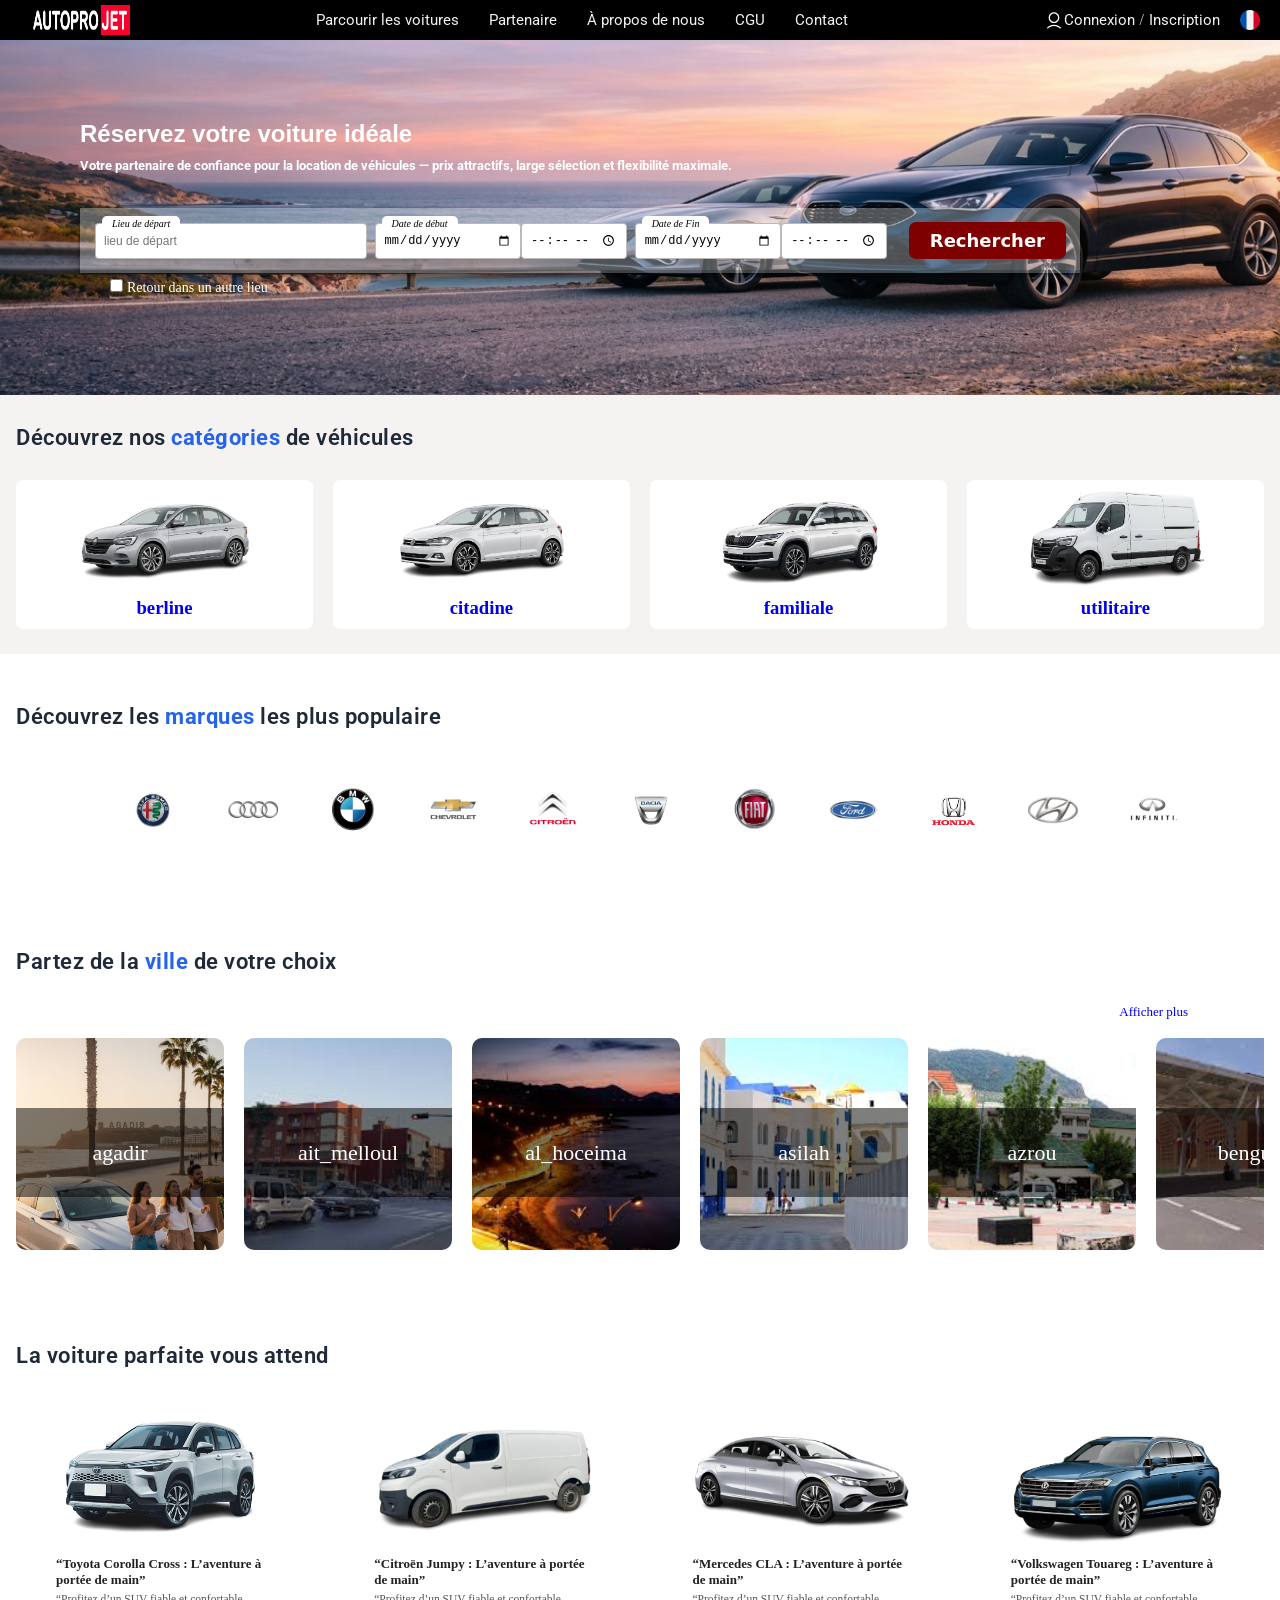
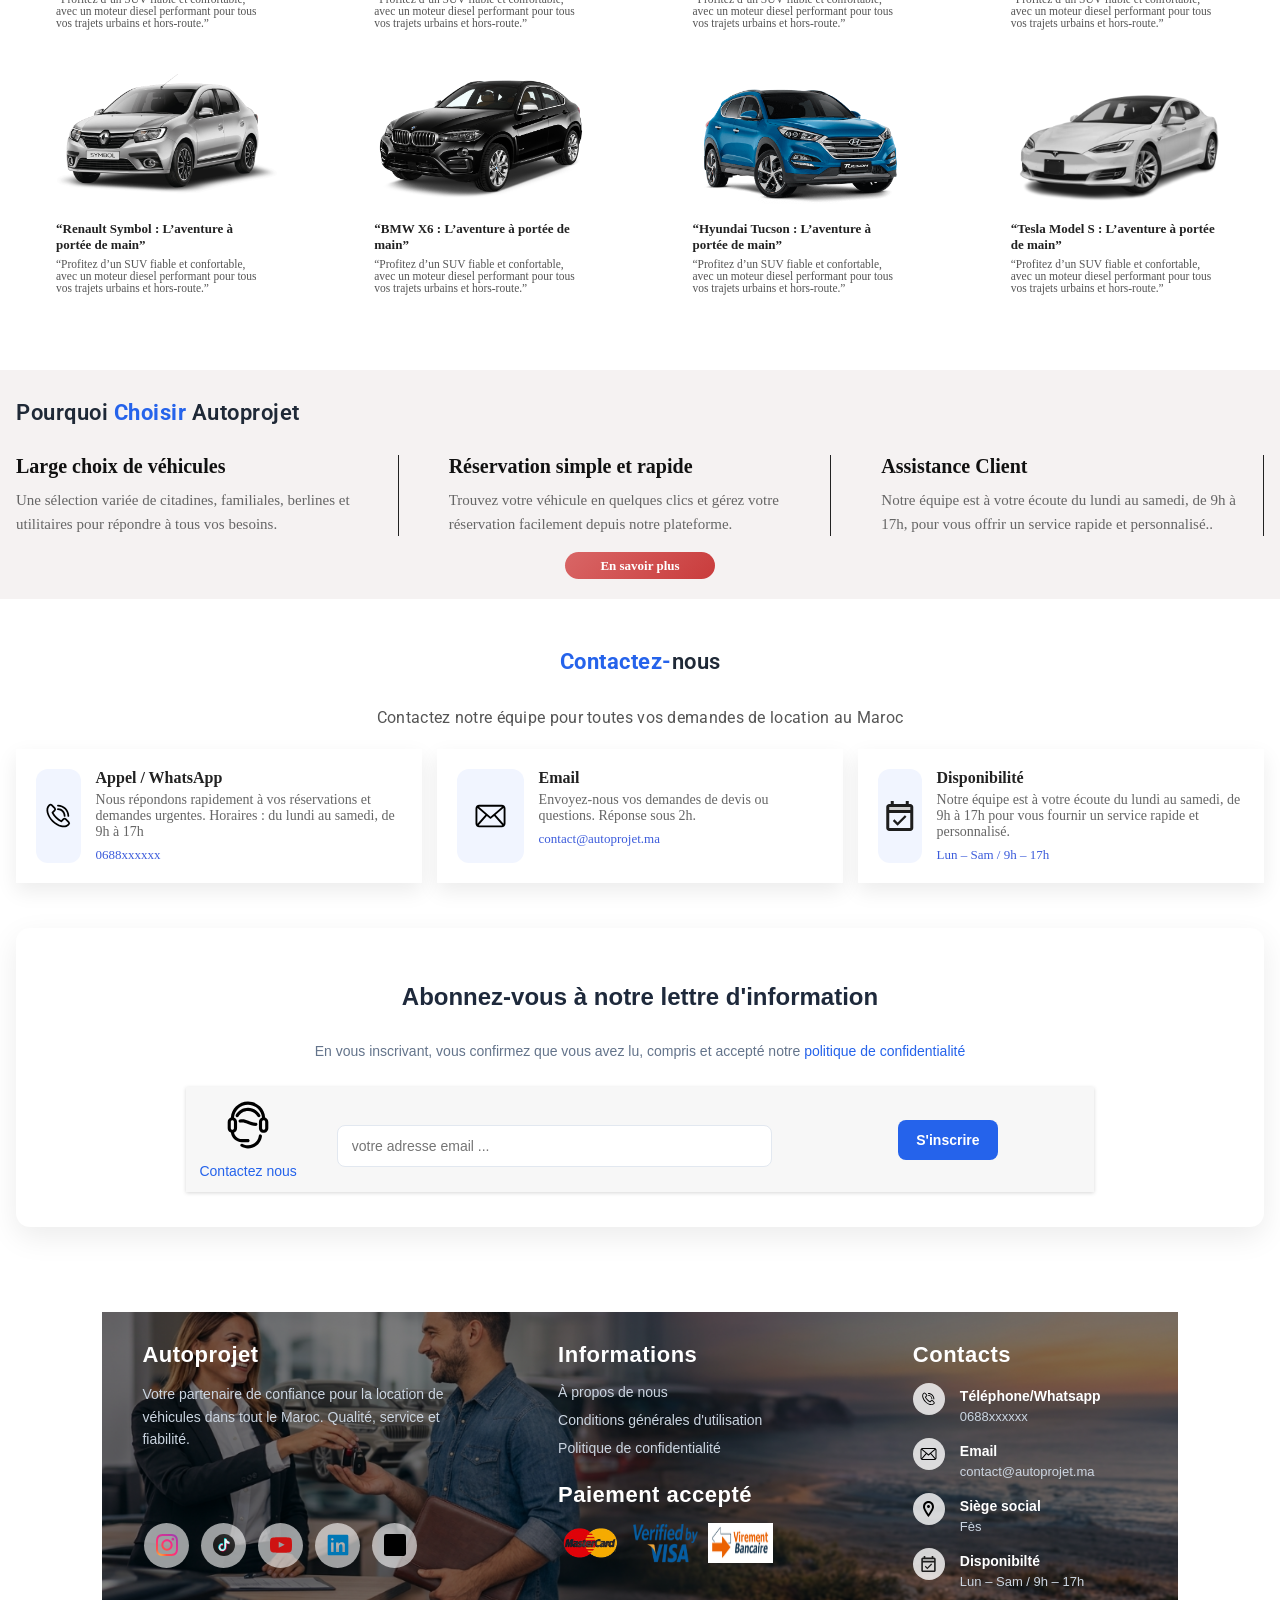
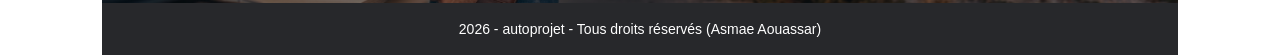
==== commit 9c945cbd: "fix num" ====
--- a/index.html
+++ b/index.html
@@ -349,7 +349,7 @@
           <h6>Appel / WhatsApp</h6>
           <p>Nous répondons rapidement à vos réservations et demandes urgentes.
             Horaires : du lundi au samedi, de 9h à 17h</p>
-          <span>0688690708</span> </div>
+          <span>0688xxxxxx</span> </div>
       </div>
       <div class="card">
         <div class="icon">
--- a/css/style1.css
+++ b/css/style1.css
@@ -887,6 +887,7 @@
 
 .reservation-form {
 	gap: 8px 8px;
+	flex-wrap: nowrap;
 }
 
 .reservation-form .form-group-time .date {
@@ -1183,6 +1184,9 @@
    ============================================================ */
 
 @media (max-width: 1024px) {
+	.reservation-form{
+		flex-wrap: wrap;
+	}
 	.reservation-form .form-group {
 		width: 45%;
 		margin: 6px 10px;
